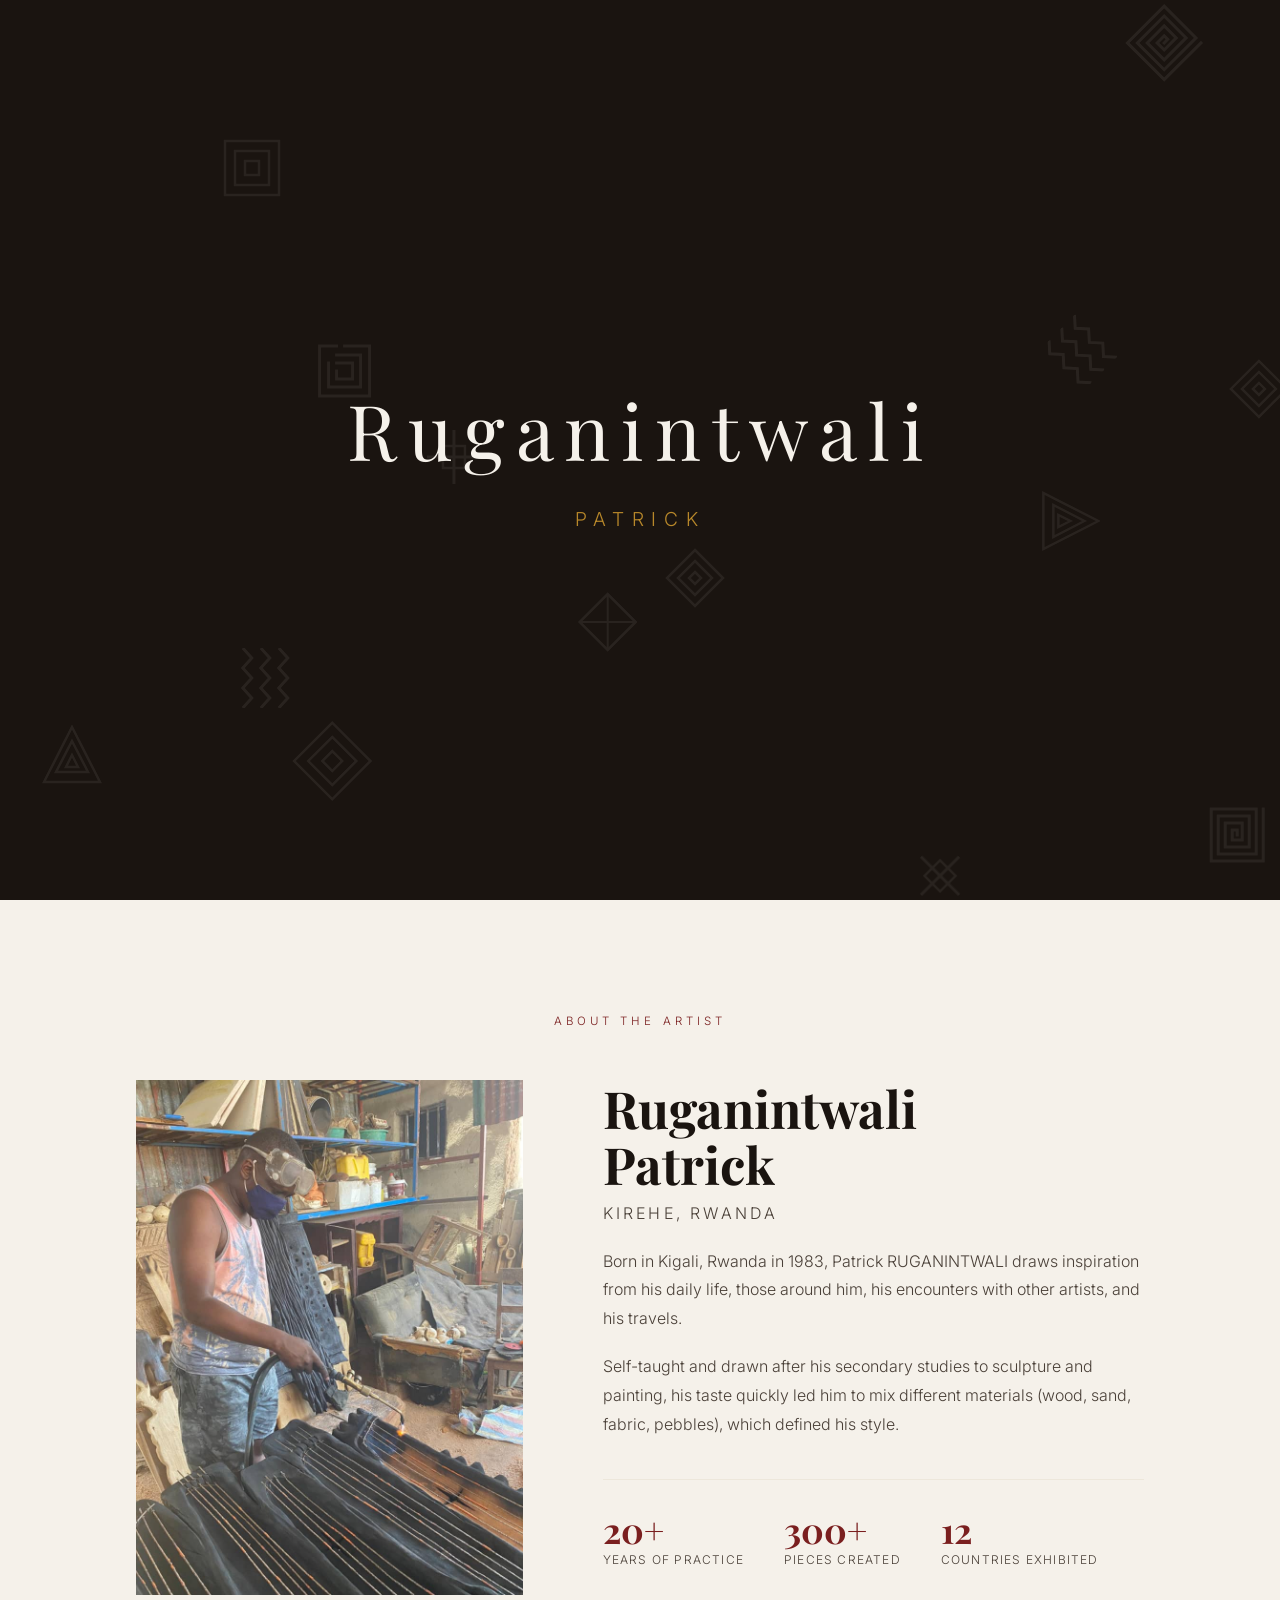
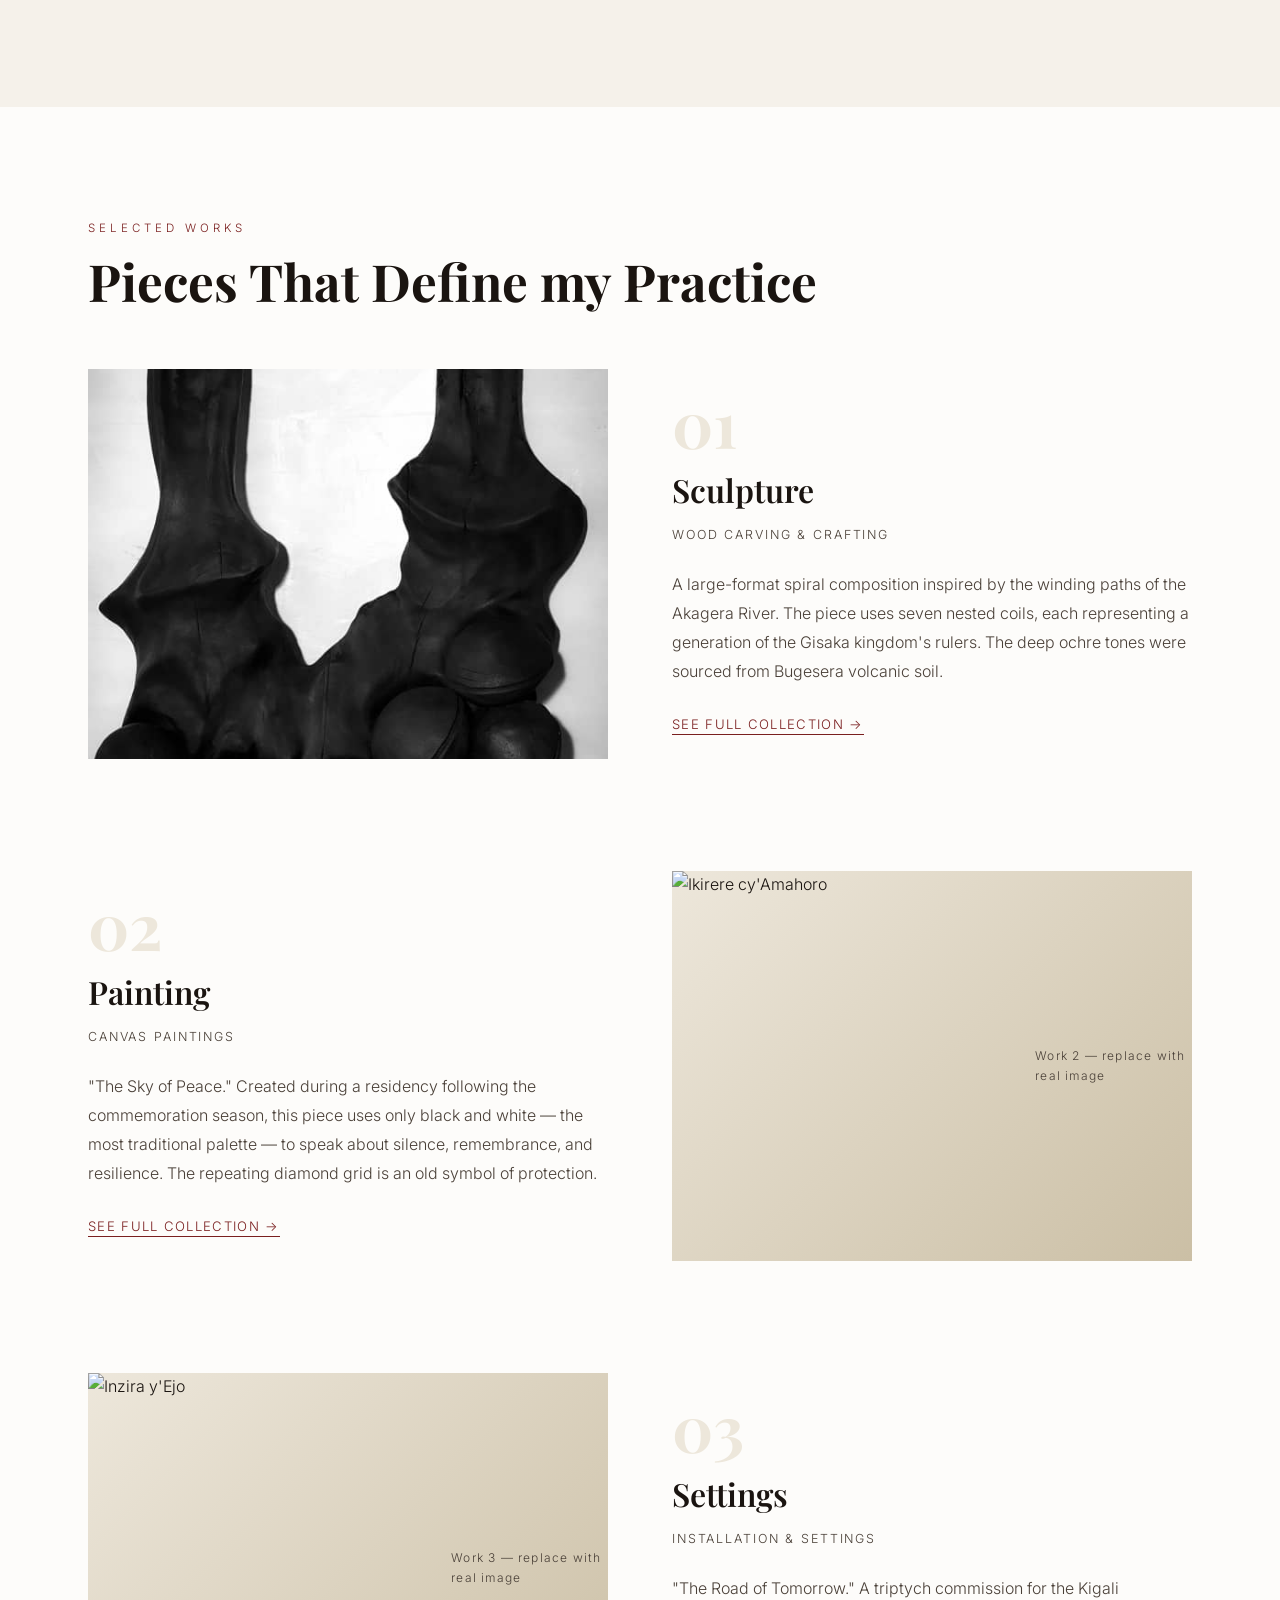
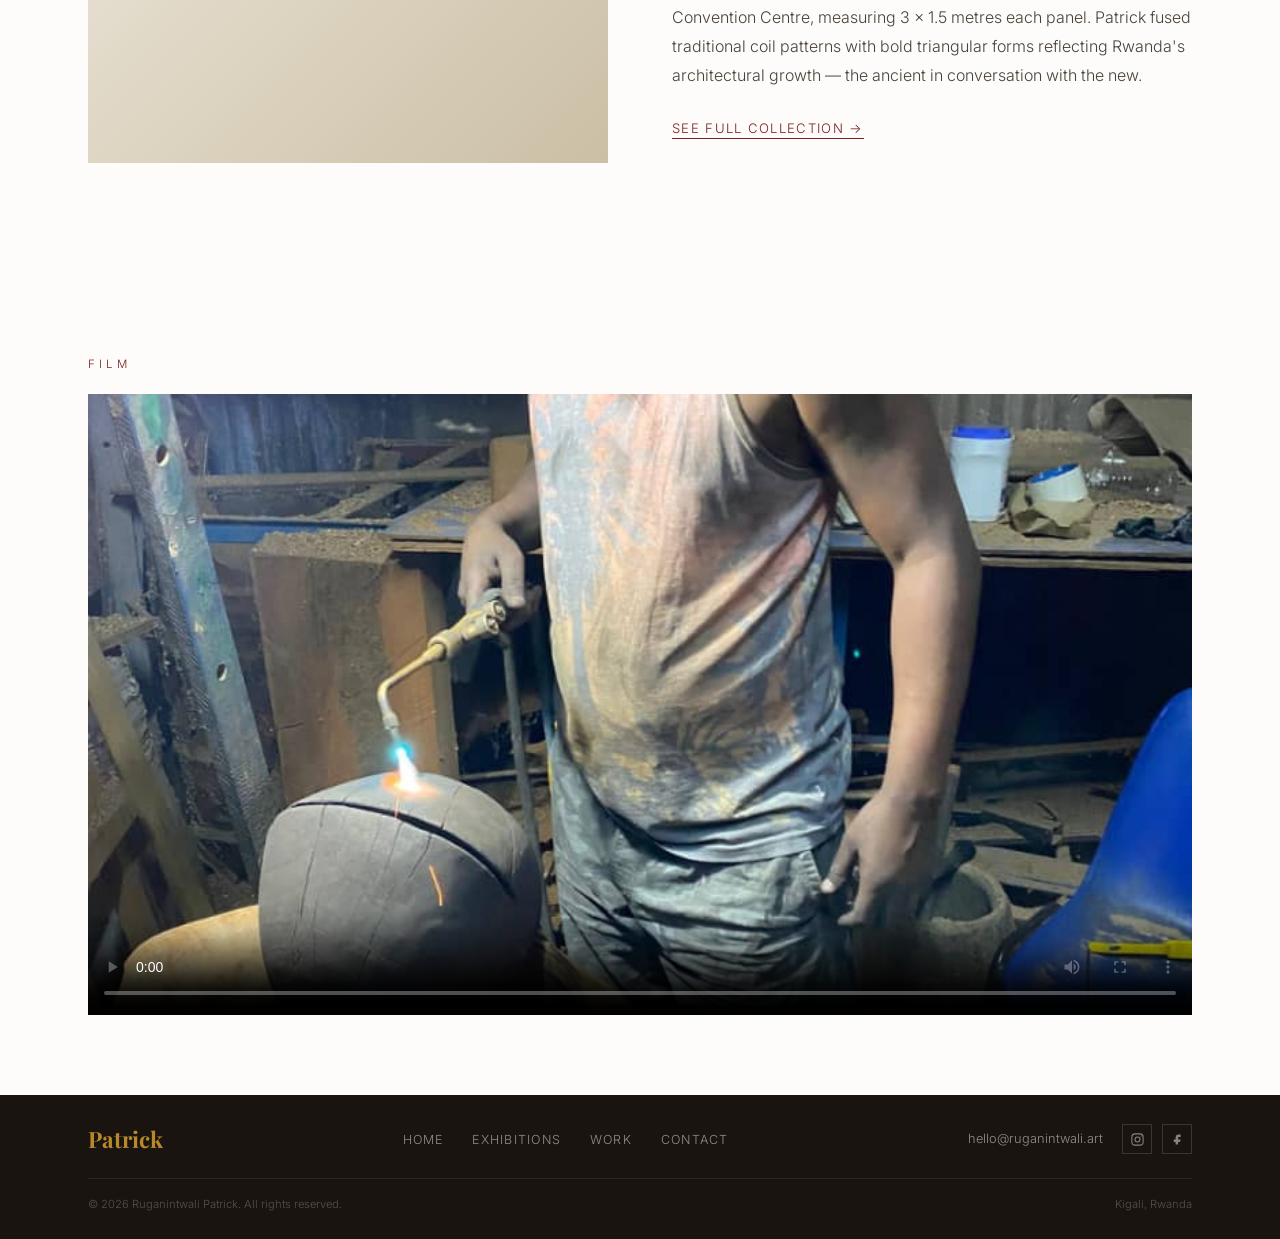
==== index.html @ 24d82792 "Update image sources, enhance video integration, and clean up unused elements in work section" ====
<!DOCTYPE html>
<html lang="en">
<head>
  <meta charset="UTF-8" />
  <meta name="viewport" content="width=device-width, initial-scale=1.0" />
  <title>Ruganintwali Patrick — Artist</title>
  <link rel="preconnect" href="https://fonts.googleapis.com" />
  <link rel="preconnect" href="https://fonts.gstatic.com" crossorigin />
  <link href="https://fonts.googleapis.com/css2?family=Playfair+Display:ital,wght@0,400;0,600;0,700;1,400&family=Inter:wght@300;400;500&display=swap" rel="stylesheet" />
  <link rel="stylesheet" href="styles.css" />
</head>
<body>

  <!-- ===================== LOADER ===================== -->
  <div id="loader">
    <div id="loader-patterns"></div>
    <div id="loader-center">
      <div id="loader-name">
        <span>R</span><span>u</span><span>g</span><span>a</span><span>n</span><span>i</span><span>n</span><span>t</span><span>w</span><span>a</span><span>l</span><span>i</span>
      </div>
      <div id="loader-sub">Patrick</div>
    </div>
  </div>

  <!-- ===================== BACKGROUND PATTERNS ===================== -->
  <div id="bg-patterns" aria-hidden="true"></div>

  <!-- ===================== CUSTOM CURSOR ===================== -->
  <div id="custom-cursor" aria-hidden="true"></div>

  <!-- ===================== NAV ===================== -->
  <nav id="navbar">
    <a href="index.html" class="nav-logo">Patrick</a>
    <ul class="nav-links">
      <li><a href="index.html" class="active">Home</a></li>
      <li><a href="exhibition.html">Exhibitions</a></li>
      <li class="nav-dropdown">
        <button class="nav-dropdown-toggle" type="button" aria-expanded="false">Work</button>
        <ul class="nav-dropdown-menu">
          <li><a href="work.html?view=sculpture">Sculpture</a></li>
          <li><a href="work.html?view=painting">Painting</a></li>
          <li><a href="work.html?view=settings">Settings</a></li>
        </ul>
      </li>
      <li><a href="contact.html">Contact</a></li>
    </ul>
    <button class="nav-burger" id="navBurger" aria-label="Toggle menu">
      <span></span><span></span><span></span>
    </button>
  </nav>

  <!-- ===================== HERO SLIDESHOW ===================== -->
  <section id="hero">
    <!-- Cursor zones (invisible overlays) -->
    <div class="cursor-zone left" id="zoneLeft"></div>
    <div class="cursor-zone right" id="zoneRight"></div>

    <div class="slides-wrapper">
      <!-- SLIDE 1 -->
      <div class="slide active">
        <div class="slide-img-wrap">
          <!-- Replace src with real photo -->
          <img src="images/patrick-1.jpg" alt="Ruganintwali Patrick"
               onerror="this.parentElement.classList.add('img-placeholder'); this.style.display='none'"/>
          <div class="img-placeholder-label">Portrait — Ruganintwali Patrick</div>
        </div>
        <div class="slide-caption">
          <p class="slide-eyebrow">Artist</p>
          <h1>Ruganintwali<br/>Patrick</h1>
          <p class="slide-tagline">Keeping Rwanda's oldest art form alive</p>
        </div>
      </div>

      <!-- SLIDE 2 -->
      <div class="slide">
        <div class="slide-img-wrap">
          <img src="images/patrick-2.jpg" alt="Patrick at work"
               onerror="this.parentElement.classList.add('img-placeholder'); this.style.display='none'"/>
          <div class="img-placeholder-label">Patrick at work</div>
        </div>
        <div class="slide-caption">
          <p class="slide-eyebrow">The Process</p>
          <h1>Art Rooted<br/>in Tradition</h1>
          <p class="slide-tagline">Cow dung, earth pigments, and ancestral patterns</p>
        </div>
      </div>

      <!-- SLIDE 3 -->
      <div class="slide">
        <div class="slide-img-wrap">
          <img src="images/patrick-3.jpg" alt="Exhibition"
               onerror="this.parentElement.classList.add('img-placeholder'); this.style.display='none'"/>
          <div class="img-placeholder-label">At an exhibition</div>
        </div>
        <div class="slide-caption">
          <p class="slide-eyebrow">Global Stage</p>
          <h1>Rwanda's Art<br/>to the World</h1>
          <p class="slide-tagline">Exhibited across Africa and beyond</p>
        </div>
      </div>
    </div>

    <!-- Slide indicators -->
    <div class="slide-dots">
      <button class="dot active" data-index="0"></button>
      <button class="dot" data-index="1"></button>
      <button class="dot" data-index="2"></button>
    </div>

    <!-- Scroll hint -->
    <div class="scroll-hint">
      <span>Scroll</span>
      <div class="scroll-line"></div>
    </div>
  </section>

  <!-- ===================== BIO ===================== -->
  <section id="bio">
    <div class="section-inner">
      <div class="bio-label">About the Artist</div>
      <div class="bio-grid">
        <div class="bio-portrait">
          <div class="bio-img-frame">
            <img src="assets/me/me 1.jpeg" alt="Ruganintwali Patrick — portrait"
                 onerror="this.parentElement.classList.add('img-placeholder')"/>
            <div class="img-placeholder-label">Bio portrait</div>
          </div>
        </div>
        <div class="bio-text">
          <h2>Ruganintwali<br/>Patrick</h2>
          <p class="bio-location">Kirehe, Rwanda</p>
          <p>
            Born in Kigali, Rwanda in 1983, Patrick RUGANINTWALI draws
            inspiration from his daily life, those around him, his encounters
            with other artists, and his travels.
          </p>
          <p>
            Self-taught and drawn after his secondary studies to sculpture and
            painting, his taste quickly led him to mix different materials
            (wood, sand, fabric, pebbles), which defined his style.
          </p>
          <div class="bio-stats">
            <div class="stat">
              <span class="stat-num">20+</span>
              <span class="stat-label">Years of practice</span>
            </div>
            <div class="stat">
              <span class="stat-num">300+</span>
              <span class="stat-label">Pieces created</span>
            </div>
            <div class="stat">
              <span class="stat-num">12</span>
              <span class="stat-label">Countries exhibited</span>
            </div>
          </div>
        </div>
      </div>
    </div>
  </section>

  <!-- ===================== SELECTED WORKS ===================== -->
  <section id="works">
    <div class="section-inner">
      <div class="section-label">Selected Works</div>
      <h2 class="section-title">Pieces That Define my Practice</h2>

      <!-- Work 1 — image left -->
      <div class="work-item" id="sculpture">
        <div class="work-img-wrap">
          <img id="home-sculpture-rotator" src="assets/sculpture/image 1.jpeg" alt="Sculpture showcase"
               onerror="this.parentElement.classList.add('img-placeholder')"/>
          <div class="img-placeholder-label">Work 1 — replace with real image</div>
        </div>
        <div class="work-desc">
          <span class="work-num">01</span>
          <h3>Sculpture</h3>
          <p class="work-year"> wood carving & crafting </p>
          <p>
            A large-format spiral composition inspired by the winding paths of
            the Akagera River. The piece uses seven nested coils, each
            representing a generation of the Gisaka kingdom's rulers. The deep
            ochre tones were sourced from Bugesera volcanic soil.
          </p>
          <a href="work.html" class="work-link">See full collection →</a>
        </div>
      </div>

      <!-- Work 2 — image right -->
      <div class="work-item reverse" id="painting">
        <div class="work-img-wrap">
          <img src="images/work-2.jpg" alt="Ikirere cy'Amahoro"
               onerror="this.parentElement.classList.add('img-placeholder')"/>
          <div class="img-placeholder-label">Work 2 — replace with real image</div>
        </div>
        <div class="work-desc">
          <span class="work-num">02</span>
          <h3>Painting</h3>
          <p class="work-year"> Canvas Paintings</p>
          <p>
            "The Sky of Peace." Created during a residency following the
            commemoration season, this piece uses only black and white — the
            most traditional palette — to speak about silence, remembrance,
            and resilience. The repeating diamond grid is an old symbol of
            protection.
          </p>
          <a href="work.html" class="work-link">See full collection →</a>
        </div>
      </div>

      <!-- Work 3 — image left -->
      <div class="work-item" id="settings">
        <div class="work-img-wrap">
          <img src="images/work-3.jpg" alt="Inzira y'Ejo"
               onerror="this.parentElement.classList.add('img-placeholder')"/>
          <div class="img-placeholder-label">Work 3 — replace with real image</div>
        </div>
        <div class="work-desc">
          <span class="work-num">03</span>
          <h3>Settings</h3>
          <p class="work-year"> Installation & settings</p>
          <p>
            "The Road of Tomorrow." A triptych commission for the Kigali
            Convention Centre, measuring 3 × 1.5 metres each panel. Patrick
            fused traditional coil patterns with bold triangular forms
            reflecting Rwanda's architectural growth — the ancient in
            conversation with the new.
          </p>
          <a href="work.html" class="work-link">See full collection →</a>
        </div>
      </div>
    </div>
  </section>

  <!-- ===================== VIDEO ===================== -->
  <section id="video-section">
    <div class="video-inner">
      <div class="section-label">Film</div>
      <div class="video-frame">
        <video controls preload="metadata" playsinline poster="assets/me/me 2.jpeg">
          <source src="assets/me/vid 1.mp4" type="video/mp4"/>
          Your browser does not support the video tag.
        </video>
      </div>
    </div>
  </section>

  <!-- ===================== FOOTER ===================== -->
  <footer id="footer">
    <div class="footer-inner">
      <div class="footer-row">
        <a href="index.html" class="footer-logo">Patrick</a>
        <nav class="footer-nav" aria-label="Footer navigation">
          <a href="index.html">Home</a>
          <a href="exhibition.html">Exhibitions</a>
          <a href="work.html">Work</a>
          <a href="contact.html">Contact</a>
        </nav>
        <div class="footer-right">
          <a href="mailto:hello@ruganintwali.art" class="footer-email">hello@ruganintwali.art</a>
          <div class="footer-socials">
            <a href="#" aria-label="Instagram">
              <svg viewBox="0 0 24 24" fill="none" stroke="currentColor" stroke-width="1.7" width="15" height="15" aria-hidden="true" focusable="false">
                <rect x="3" y="3" width="18" height="18" rx="5"/>
                <circle cx="12" cy="12" r="4"/>
                <circle cx="17.5" cy="6.5" r="1" fill="currentColor" stroke="none"/>
              </svg>
            </a>
            <a href="#" aria-label="Facebook">
              <svg viewBox="0 0 24 24" fill="currentColor" width="15" height="15" aria-hidden="true" focusable="false">
                <path d="M14 8h3V4h-3c-3.2 0-5 1.9-5 5v3H6v4h3v4h4v-4h3l1-4h-4V9c0-.8.2-1 1-1z"/>
              </svg>
            </a>
          </div>
        </div>
      </div>
      <div class="footer-bottom">
        <span>© 2026 Ruganintwali Patrick. All rights reserved.</span>
        <span>Kigali, Rwanda</span>
      </div>
    </div>
  </footer>

  <script src="script.js"></script>
</body>
</html>
---- styles.css ----
/* ============================================================
  RUGANINTWALI PATRICK — ARTIST
   styles.css
   ============================================================ */

/* ---------- Reset & Base ---------- */
*, *::before, *::after { box-sizing: border-box; margin: 0; padding: 0; }

:root {
  --cream:      #f5f1ea;
  --cream-dark: #ede7db;
  --ink:        #1a1410;
  --ink-light:  #4a4038;
  --red:        #7a1f1f;
  --red-light:  #a33030;
  --gold:       #b8882a;
  --white:      #fdfcfa;
  --font-serif: 'Playfair Display', Georgia, serif;
  --font-sans:  'Inter', system-ui, sans-serif;
  --ease:       cubic-bezier(0.25, 0.46, 0.45, 0.94);
}

html { scroll-behavior: smooth; font-size: 16px; }

body {
  background-color: var(--cream);
  color: var(--ink);
  font-family: var(--font-sans);
  font-weight: 300;
  line-height: 1.7;
  overflow-x: hidden;
}

img { display: block; width: 100%; height: 100%; object-fit: cover; }
a { color: inherit; text-decoration: none; }
ul { list-style: none; }
button { cursor: pointer; border: none; background: none; font-family: inherit; }

/* ---------- Loader ---------- */
#loader {
  position: fixed;
  inset: 0;
  background: var(--ink);
  z-index: 9999;
  display: flex;
  align-items: center;
  justify-content: center;
  overflow: hidden;
  transition: opacity 0.9s var(--ease), visibility 0.9s;
}
#loader.hidden { opacity: 0; visibility: hidden; pointer-events: none; }

#loader-patterns {
  position: absolute;
  inset: 0;
  pointer-events: none;
  opacity: 0.72;
  filter: blur(0.6px);
}
.lp-piece {
  position: absolute;
  color: var(--cream);
  opacity: 0;
  transform: scale(0) rotate(0deg);
  transition: opacity 0.7s var(--ease), transform 0.7s var(--ease);
}
.lp-piece.show {
  opacity: 0.1;
  transform: scale(1) rotate(var(--rot));
}

#loader-center {
  position: relative;
  z-index: 2;
  text-align: center;
  color: var(--cream);
}
#loader-name {
  font-family: var(--font-serif);
  font-size: clamp(2.5rem, 6vw, 5rem);
  letter-spacing: 0.12em;
  display: flex;
  gap: 0.02em;
}
#loader-name span {
  opacity: 0;
  transform: translateY(20px);
  display: inline-block;
  transition: opacity 0.55s, transform 0.55s;
}
#loader-name span.show { opacity: 1; transform: translateY(0); }
#loader-sub {
  font-family: var(--font-sans);
  font-size: clamp(0.95rem, 2vw, 1.2rem);
  letter-spacing: 0.4em;
  text-transform: uppercase;
  color: var(--gold);
  margin-top: 0.5rem;
  opacity: 0;
  transition: opacity 0.5s 0.2s;
}
#loader-sub.show { opacity: 1; }

/* ---------- Background Patterns ---------- */
#bg-patterns {
  position: fixed;
  inset: 0;
  pointer-events: none;
  z-index: 0;
  overflow: hidden;
}
.bg-piece {
  position: absolute;
  left: 0; top: 0;
  color: var(--ink);
  opacity: 0.04;
  pointer-events: none;
}

/* ---------- Custom Cursor ---------- */
#custom-cursor {
  position: fixed;
  pointer-events: none;
  z-index: 8000;
  font-family: var(--font-sans);
  font-size: 0.8rem;
  font-weight: 500;
  letter-spacing: 0.05em;
  color: var(--white);
  background: var(--ink);
  padding: 6px 14px;
  border-radius: 2px;
  opacity: 0;
  transform: translate(-50%, -50%);
  transition: opacity 0.2s;
  white-space: nowrap;
}
#custom-cursor.visible { opacity: 1; }

/* ---------- Navbar ---------- */
#navbar {
  position: fixed;
  top: 0; left: 0; right: 0;
  z-index: 1000;
  display: flex;
  align-items: center;
  justify-content: space-between;
  padding: 1.4rem 3rem;
  background: transparent;
  transition: background 0.4s, padding 0.4s, backdrop-filter 0.4s;
}
#navbar.scrolled {
  background: rgba(245, 241, 234, 0.92);
  backdrop-filter: blur(12px);
  -webkit-backdrop-filter: blur(12px);
  padding: 0.9rem 3rem;
  box-shadow: 0 1px 0 rgba(0,0,0,0.08);
}
.nav-logo {
  font-family: var(--font-serif);
  font-size: 1.5rem;
  font-weight: 700;
  letter-spacing: 0.05em;
  color: var(--ink);
}
.nav-links {
  display: flex;
  gap: 2.5rem;
}
.nav-links li { position: relative; }
.nav-links a {
  font-size: 0.85rem;
  letter-spacing: 0.12em;
  text-transform: uppercase;
  color: var(--ink-light);
  position: relative;
  padding-bottom: 3px;
  transition: color 0.2s;
}
.nav-links a::after {
  content: '';
  position: absolute;
  bottom: 0; left: 0;
  width: 0; height: 1px;
  background: var(--red);
  transition: width 0.3s var(--ease);
}
.nav-links a:hover,
.nav-links a.active { color: var(--ink); }
.nav-links a:hover::after,
.nav-links a.active::after { width: 100%; }

.nav-dropdown-toggle {
  font-size: 0.85rem;
  letter-spacing: 0.12em;
  text-transform: uppercase;
  color: var(--ink-light);
  position: relative;
  padding-bottom: 3px;
  transition: color 0.2s;
}
.nav-dropdown-toggle::after {
  content: '';
  position: absolute;
  bottom: 0;
  left: 0;
  width: 0;
  height: 1px;
  background: var(--red);
  transition: width 0.3s var(--ease);
}
.nav-dropdown-toggle:hover,
.nav-dropdown-toggle.active,
.nav-dropdown.open .nav-dropdown-toggle {
  color: var(--ink);
}
.nav-dropdown-toggle:hover::after,
.nav-dropdown-toggle.active::after,
.nav-dropdown.open .nav-dropdown-toggle::after {
  width: 100%;
}
.nav-dropdown-menu {
  position: absolute;
  top: calc(100% + 0.75rem);
  left: 0;
  min-width: 180px;
  padding: 0.5rem 0;
  background: rgba(245, 241, 234, 0.98);
  border: 1px solid var(--cream-dark);
  box-shadow: 0 10px 24px rgba(26, 20, 16, 0.12);
  opacity: 0;
  visibility: hidden;
  transform: translateY(6px);
  transition: opacity 0.2s var(--ease), transform 0.2s var(--ease), visibility 0.2s;
  z-index: 1010;
}
.nav-dropdown-menu li { width: 100%; }
.nav-dropdown-menu a {
  display: block;
  padding: 0.45rem 0.9rem;
  font-size: 0.76rem;
  letter-spacing: 0.08em;
  color: var(--ink-light);
}
.nav-dropdown-menu a::after { display: none; }
.nav-dropdown-menu a:hover {
  background: var(--cream-dark);
  color: var(--ink);
}
.nav-dropdown.open .nav-dropdown-menu {
  opacity: 1;
  visibility: visible;
  transform: translateY(0);
}

.nav-burger {
  display: none;
  flex-direction: column;
  gap: 5px;
  padding: 4px;
}
.nav-burger span {
  display: block;
  width: 24px; height: 2px;
  background: var(--ink);
  transition: transform 0.3s, opacity 0.3s;
}

/* ---------- Hero Slideshow ---------- */
#hero {
  position: relative;
  height: 100vh;
  min-height: 600px;
  overflow: hidden;
  cursor: none;
}

.cursor-zone {
  position: absolute;
  top: 0; bottom: 0;
  width: 35%;
  z-index: 10;
}
.cursor-zone.left  { left: 0; }
.cursor-zone.right { right: 0; }

.slides-wrapper {
  position: relative;
  width: 100%; height: 100%;
}

.slide {
  position: absolute;
  inset: 0;
  display: flex;
  align-items: center;
  opacity: 0;
  transition: opacity 1.6s var(--ease);
}
.slide.active { opacity: 1; z-index: 2; }
.slide.prev   { opacity: 0; z-index: 1; }

.slide-img-wrap {
  position: absolute;
  inset: 0;
  z-index: 0;
}
/* Placeholder when no image */
.slide-img-wrap.img-placeholder {
  background: linear-gradient(135deg, #2a201a 0%, #3d2e24 50%, #1a1410 100%);
}
.img-placeholder-label {
  display: none;
  position: absolute;
  bottom: 1rem; left: 1rem;
  font-size: 0.75rem;
  color: rgba(255,255,255,0.35);
  letter-spacing: 0.1em;
}
.img-placeholder .img-placeholder-label { display: block; }
.slide-img-wrap::after {
  content: '';
  position: absolute;
  inset: 0;
  background: linear-gradient(
    to right,
    rgba(26,20,16,0.7) 0%,
    rgba(26,20,16,0.3) 50%,
    rgba(26,20,16,0.15) 100%
  );
}

.slide-caption {
  position: relative;
  z-index: 3;
  padding: 0 3rem;
  max-width: 640px;
  color: var(--white);
  margin-top: 4rem;
}
.slide-eyebrow {
  font-size: 0.75rem;
  letter-spacing: 0.35em;
  text-transform: uppercase;
  color: var(--gold);
  margin-bottom: 1rem;
  opacity: 0;
  transition: opacity 1.1s 0.5s;
}
.slide.active .slide-eyebrow { opacity: 1; }

.slide-caption h1 {
  font-family: var(--font-serif);
  font-size: clamp(2.4rem, 5.5vw, 5rem);
  font-weight: 700;
  line-height: 1.1;
  margin-bottom: 1.2rem;
  opacity: 0;
  transition: opacity 1.2s 0.7s;
}
.slide.active .slide-caption h1 { opacity: 1; }

.slide-tagline {
  font-size: 1rem;
  color: rgba(255,255,255,0.75);
  opacity: 0;
  transition: opacity 1s 1s;
}
.slide.active .slide-tagline { opacity: 1; }

/* Slide dots */
.slide-dots {
  position: absolute;
  bottom: 2.5rem;
  left: 50%;
  transform: translateX(-50%);
  display: flex;
  gap: 10px;
  z-index: 10;
}
.dot {
  width: 8px; height: 8px;
  border-radius: 50%;
  background: rgba(255,255,255,0.35);
  transition: background 0.3s, transform 0.3s;
  padding: 0;
}
.dot.active {
  background: var(--white);
  transform: scale(1.3);
}

/* Scroll hint */
.scroll-hint {
  position: absolute;
  right: 3rem; bottom: 2.5rem;
  display: flex;
  flex-direction: column;
  align-items: center;
  gap: 8px;
  color: rgba(255,255,255,0.5);
  font-size: 0.65rem;
  letter-spacing: 0.2em;
  text-transform: uppercase;
  z-index: 10;
}
.scroll-line {
  width: 1px;
  height: 50px;
  background: linear-gradient(to bottom, rgba(255,255,255,0.5), transparent);
  animation: scrollPulse 2s ease-in-out infinite;
}
@keyframes scrollPulse {
  0%,100% { opacity: 0.5; transform: scaleY(1); }
  50%      { opacity: 1;   transform: scaleY(0.6); }
}

/* ---------- Section shared ---------- */
.section-inner {
  max-width: 1200px;
  margin: 0 auto;
  padding: 0 3rem;
}
.section-label {
  font-size: 0.72rem;
  letter-spacing: 0.35em;
  text-transform: uppercase;
  color: var(--red);
  margin-bottom: 0.8rem;
}
.section-title {
  font-family: var(--font-serif);
  font-size: clamp(2rem, 4vw, 3.2rem);
  font-weight: 700;
  line-height: 1.2;
  margin-bottom: 3.5rem;
  color: var(--ink);
}

/* ---------- Bio ---------- */
#bio {
  position: relative;
  z-index: 1;
  padding: 7rem 0;
}
.bio-label {
  font-size: 0.72rem;
  letter-spacing: 0.35em;
  text-transform: uppercase;
  color: var(--red);
  margin-bottom: 3rem;
  text-align: center;
}
.bio-grid {
  display: grid;
  grid-template-columns: 1fr 1.4fr;
  gap: 5rem;
  align-items: start;
  max-width: 1200px;
  margin: 0 auto;
  padding: 0 3rem;
}
.bio-img-frame {
  position: relative;
  aspect-ratio: 3/4;
  overflow: hidden;
  background: var(--cream-dark);
}
.bio-img-frame.img-placeholder {
  display: flex;
  align-items: center;
  justify-content: center;
  background: linear-gradient(135deg, var(--cream-dark) 0%, #d4c9b4 100%);
}
.bio-img-frame .img-placeholder-label { display: block; color: var(--ink-light); position: static; }
.bio-quote {
  margin-top: 1.8rem;
  font-family: var(--font-serif);
  font-style: italic;
  font-size: 1.05rem;
  color: var(--ink-light);
  line-height: 1.6;
  border-left: 2px solid var(--red);
  padding-left: 1.2rem;
}
.bio-text h2 {
  font-family: var(--font-serif);
  font-size: clamp(2.2rem, 4vw, 3.5rem);
  font-weight: 700;
  line-height: 1.1;
  margin-bottom: 0.4rem;
}
.bio-location {
  font-size: 0.8rem;
  letter-spacing: 0.2em;
  text-transform: uppercase;
  color: var(--gold);
  margin-bottom: 2rem;
}
.bio-text p {
  color: var(--ink-light);
  margin-bottom: 1.2rem;
  font-size: 1rem;
  line-height: 1.8;
}
.bio-text p strong { color: var(--ink); font-weight: 500; }
.bio-stats {
  display: flex;
  gap: 2.5rem;
  margin-top: 2.5rem;
  padding-top: 2rem;
  border-top: 1px solid var(--cream-dark);
}
.stat { display: flex; flex-direction: column; gap: 3px; }
.stat-num {
  font-family: var(--font-serif);
  font-size: 2.2rem;
  font-weight: 700;
  color: var(--red);
  line-height: 1;
}
.stat-label {
  font-size: 0.75rem;
  letter-spacing: 0.1em;
  color: var(--ink-light);
  text-transform: uppercase;
}

/* ---------- Selected Works ---------- */
#works {
  position: relative;
  z-index: 1;
  padding: 7rem 0;
  background: var(--white);
}
.work-item {
  display: grid;
  grid-template-columns: 1fr 1fr;
  gap: 4rem;
  align-items: center;
  margin-bottom: 7rem;
}
.work-item:last-child { margin-bottom: 0; }
.work-item.reverse { direction: rtl; }
.work-item.reverse > * { direction: ltr; }

.work-img-wrap {
  position: relative;
  aspect-ratio: 4/3;
  overflow: hidden;
  background: var(--cream-dark);
}
.work-img-wrap.img-placeholder {
  display: flex;
  align-items: center;
  justify-content: center;
  background: linear-gradient(135deg, var(--cream-dark), #cbbfa5);
}
.work-img-wrap .img-placeholder-label { display: block; color: var(--ink-light); position: static; }
.work-img-wrap img {
  transition: transform 0.7s var(--ease);
}
.work-item:hover .work-img-wrap img { transform: scale(1.04); }

#sculpture .work-img-wrap {
  background: #1f1813;
}

.work-desc { padding: 1rem 0; }
.work-num {
  font-family: var(--font-serif);
  font-size: 4rem;
  font-weight: 700;
  color: var(--cream-dark);
  line-height: 1;
  display: block;
  margin-bottom: 0.5rem;
}
.work-desc h3 {
  font-family: var(--font-serif);
  font-size: clamp(1.5rem, 2.5vw, 2.2rem);
  font-weight: 600;
  margin-bottom: 0.4rem;
}
.work-year {
  font-size: 0.78rem;
  letter-spacing: 0.15em;
  text-transform: uppercase;
  color: var(--gold);
  margin-bottom: 1.2rem;
}
.work-desc p {
  color: var(--ink-light);
  line-height: 1.8;
  margin-bottom: 1.5rem;
}
.work-link {
  font-size: 0.82rem;
  letter-spacing: 0.1em;
  text-transform: uppercase;
  color: var(--red);
  border-bottom: 1px solid var(--red);
  padding-bottom: 2px;
  transition: color 0.2s, border-color 0.2s;
}
.work-link:hover { color: var(--red-light); border-color: var(--red-light); }

/* ---------- Page Hero (Exhibition page) ---------- */
#page-hero {
  position: relative;
  z-index: 1;
  padding: 12rem 3rem 6rem;
  max-width: 1200px;
  margin: 0 auto;
  overflow: hidden;
}
#page-hero .slide-eyebrow { opacity: 1; transform: none; color: var(--red); }
#page-hero h1 {
  font-family: var(--font-serif);
  font-size: clamp(3rem, 6vw, 6rem);
  font-weight: 700;
  line-height: 1.05;
  margin: 0.5rem 0 1.5rem;
}
#page-hero h1 em { color: var(--red); font-style: italic; }
.page-hero-sub {
  max-width: 480px;
  color: var(--ink-light);
  font-size: 1.05rem;
}
.page-hero-pattern {
  position: absolute;
  right: -2rem; top: 4rem;
  width: 380px; height: 380px;
  opacity: 0.06;
  pointer-events: none;
}

/* ---------- Filter Bar ---------- */
#filter-bar {
  position: sticky;
  top: 64px;
  z-index: 100;
  padding: 1rem 0;
  background: var(--cream);
  border-bottom: 1px solid var(--cream-dark);
}
.filter-row {
  display: flex;
  gap: 0.5rem;
  flex-wrap: wrap;
}
.filter-btn {
  padding: 0.45rem 1.2rem;
  border: 1px solid var(--cream-dark);
  border-radius: 2px;
  font-size: 0.78rem;
  letter-spacing: 0.1em;
  text-transform: uppercase;
  color: var(--ink-light);
  background: transparent;
  transition: all 0.2s;
}
.filter-btn:hover { border-color: var(--ink); color: var(--ink); }
.filter-btn.active {
  background: var(--ink);
  border-color: var(--ink);
  color: var(--white);
}

/* ---------- Gallery Grid ---------- */
#gallery { padding: 4rem 0 7rem; position: relative; z-index: 1; }
.gallery-grid {
  display: grid;
  grid-template-columns: repeat(3, 1fr);
  gap: 1.5rem;
}
.gallery-card {
  position: relative;
  cursor: pointer;
  transition: opacity 0.4s;
}
.gallery-card.hidden { opacity: 0; pointer-events: none; height: 0; overflow: hidden; }
.gallery-card.large {
  grid-column: span 2;
}

.gallery-img {
  position: relative;
  aspect-ratio: 4/3;
  overflow: hidden;
  background: var(--cream-dark);
}
.gallery-card.large .gallery-img { aspect-ratio: 16/9; }
.gallery-img.img-placeholder {
  display: flex;
  align-items: center;
  justify-content: center;
  background: linear-gradient(135deg, var(--cream-dark), #cbbfa5);
}
.gallery-img .img-placeholder-label { display: block; color: var(--ink-light); position: static; }

.gallery-img img { transition: transform 0.6s var(--ease); }
.gallery-card:hover .gallery-img img { transform: scale(1.05); }

.gallery-overlay {
  position: absolute;
  inset: 0;
  background: rgba(26,20,16,0.6);
  display: flex;
  align-items: center;
  justify-content: center;
  opacity: 0;
  transition: opacity 0.3s;
}
.gallery-card:hover .gallery-overlay { opacity: 1; }
.gallery-overlay span {
  color: var(--white);
  font-size: 0.78rem;
  letter-spacing: 0.3em;
  text-transform: uppercase;
  border: 1px solid rgba(255,255,255,0.5);
  padding: 0.5rem 1.4rem;
}

.gallery-info {
  padding: 0.9rem 0 0.5rem;
}
.gallery-info h3 {
  font-family: var(--font-serif);
  font-size: 1.05rem;
  font-weight: 600;
  margin-bottom: 0.25rem;
}
.gallery-tag {
  font-size: 0.72rem;
  letter-spacing: 0.15em;
  text-transform: uppercase;
  color: var(--gold);
}

/* ---------- Lightbox ---------- */
.lightbox {
  position: fixed;
  inset: 0;
  z-index: 9000;
  background: rgba(10,8,6,0.95);
  display: flex;
  align-items: center;
  justify-content: center;
  opacity: 0;
  visibility: hidden;
  transition: opacity 0.4s, visibility 0.4s;
}
.lightbox.open { opacity: 1; visibility: visible; }
.lightbox-close {
  position: absolute;
  top: 1.5rem; right: 2rem;
  font-size: 2.2rem;
  color: var(--cream);
  line-height: 1;
  opacity: 0.7;
  transition: opacity 0.2s;
}
.lightbox-close:hover { opacity: 1; }
.lightbox-content {
  max-width: 85vw;
  max-height: 90vh;
  display: flex;
  flex-direction: column;
  align-items: center;
  gap: 1.2rem;
}
.lightbox-content img {
  max-width: 100%;
  max-height: 75vh;
  object-fit: contain;
  width: auto; height: auto;
}
.lightbox-caption { text-align: center; color: var(--cream); }
.lightbox-caption h3 {
  font-family: var(--font-serif);
  font-size: 1.3rem;
  margin-bottom: 0.3rem;
}
.lightbox-caption p {
  font-size: 0.8rem;
  letter-spacing: 0.15em;
  text-transform: uppercase;
  color: var(--gold);
}

/* ---------- Exhibition Timeline ---------- */
#timeline {
  padding: 7rem 0;
  background: var(--white);
  position: relative;
  z-index: 1;
}
.timeline {
  position: relative;
  padding-left: 2rem;
}
.timeline::before {
  content: '';
  position: absolute;
  left: 0; top: 0; bottom: 0;
  width: 1px;
  background: var(--cream-dark);
}
.timeline-item {
  display: grid;
  grid-template-columns: 90px 1fr;
  gap: 2rem;
  padding-bottom: 3rem;
  position: relative;
}
.timeline-item::before {
  content: '';
  position: absolute;
  left: -2rem;
  top: 6px;
  width: 9px; height: 9px;
  border-radius: 50%;
  background: var(--red);
  border: 2px solid var(--white);
  box-shadow: 0 0 0 2px var(--red);
}
.timeline-year {
  font-family: var(--font-serif);
  font-size: 1.5rem;
  font-weight: 700;
  color: var(--red);
  padding-top: 0;
  line-height: 1.2;
}
.timeline-body h4 {
  font-family: var(--font-serif);
  font-size: 1.15rem;
  font-weight: 600;
  margin-bottom: 0.2rem;
}
.timeline-body p {
  color: var(--ink-light);
  font-size: 0.9rem;
  line-height: 1.7;
  margin-bottom: 0.3rem;
}
.timeline-body em { color: var(--ink); font-style: italic; }

/* ---------- Commission CTA ---------- */
#commission-cta {
  position: relative;
  z-index: 1;
  padding: 7rem 0;
  overflow: hidden;
}
.cta-inner {
  max-width: 1200px;
  margin: 0 auto;
  padding: 5rem 3rem;
  background: var(--ink);
  position: relative;
  overflow: hidden;
}
.cta-pattern {
  position: absolute;
  right: -3rem; top: -3rem;
  width: 400px; height: 400px;
  opacity: 0.08;
  pointer-events: none;
  color: var(--cream);
}
.cta-text {
  position: relative;
  z-index: 1;
  max-width: 560px;
  color: var(--cream);
}
.cta-text h2 {
  font-family: var(--font-serif);
  font-size: clamp(2rem, 4vw, 3rem);
  font-weight: 700;
  margin-bottom: 1.2rem;
}
.cta-text p {
  color: rgba(245,241,234,0.75);
  line-height: 1.8;
  margin-bottom: 2rem;
}
.cta-btn {
  display: inline-block;
  padding: 0.85rem 2.5rem;
  background: var(--red);
  color: var(--white);
  font-size: 0.82rem;
  letter-spacing: 0.15em;
  text-transform: uppercase;
  transition: background 0.2s;
}
.cta-btn:hover { background: var(--red-light); }

/* ---------- Footer ---------- */
/* ---------- Video Section ---------- */
#video-section {
  position: relative;
  z-index: 1;
  padding: 5rem 0;
  background: var(--white);
}
.video-inner {
  max-width: 1200px;
  margin: 0 auto;
  padding: 0 3rem;
}
.video-frame {
  position: relative;
  width: 100%;
  aspect-ratio: 16 / 9;
  background: var(--ink);
  overflow: hidden;
  margin-top: 1.2rem;
}
/* When you add a real <video> or <iframe>, it fills this frame */
.video-frame video,
.video-frame iframe {
  position: absolute;
  inset: 0;
  width: 100%;
  height: 100%;
  border: none;
  object-fit: cover;
}
.video-placeholder-content {
  position: absolute;
  inset: 0;
  display: flex;
  flex-direction: column;
  align-items: center;
  justify-content: center;
  gap: 1rem;
  background: linear-gradient(135deg, #1c1410 0%, #2e2018 50%, #1a1410 100%);
  /* Subtle texture overlay */
  background-size: cover;
}
.video-play-btn {
  width: 68px; height: 68px;
  border-radius: 50%;
  border: 2px solid rgba(245,241,234,0.25);
  display: flex;
  align-items: center;
  justify-content: center;
  color: rgba(245,241,234,0.6);
  transition: border-color 0.3s, color 0.3s, transform 0.3s;
}
.video-play-btn:hover {
  border-color: var(--gold);
  color: var(--gold);
  transform: scale(1.08);
}
.video-label-text {
  font-family: var(--font-serif);
  font-size: 1.1rem;
  color: rgba(245,241,234,0.7);
  letter-spacing: 0.05em;
}
.video-hint {
  font-size: 0.72rem;
  letter-spacing: 0.2em;
  text-transform: uppercase;
  color: rgba(245,241,234,0.25);
}

/* ---------- Footer (compact) ---------- */
#footer {
  position: relative;
  z-index: 1;
  background: var(--ink);
  color: var(--cream);
  padding: 1.6rem 0;
}
.footer-inner {
  max-width: 1200px;
  margin: 0 auto;
  padding: 0 3rem;
}
.footer-row {
  display: flex;
  align-items: center;
  justify-content: space-between;
  gap: 1.5rem;
  padding-bottom: 1.2rem;
  border-bottom: 1px solid rgba(245,241,234,0.08);
  margin-bottom: 1rem;
  flex-wrap: wrap;
}
.footer-logo {
  font-family: var(--font-serif);
  font-size: 1.4rem;
  font-weight: 700;
  color: var(--gold);
  text-decoration: none;
  flex-shrink: 0;
}
.footer-nav {
  display: flex;
  gap: 1.8rem;
  flex-wrap: wrap;
}
.footer-nav a {
  font-size: 0.78rem;
  letter-spacing: 0.1em;
  text-transform: uppercase;
  color: rgba(245,241,234,0.55);
  transition: color 0.2s;
}
.footer-nav a:hover { color: var(--cream); }
.footer-right {
  display: flex;
  align-items: center;
  gap: 1.2rem;
  flex-wrap: wrap;
}
.footer-email {
  font-size: 0.8rem;
  color: rgba(245,241,234,0.55);
  transition: color 0.2s;
}
.footer-email:hover { color: var(--gold); }
.footer-socials {
  display: flex;
  gap: 0.6rem;
}
.footer-socials a {
  display: inline-flex;
  align-items: center;
  justify-content: center;
  width: 30px; height: 30px;
  border: 1px solid rgba(245,241,234,0.15);
  font-size: 0.65rem;
  letter-spacing: 0.05em;
  color: rgba(245,241,234,0.5);
  transition: border-color 0.2s, color 0.2s;
}
.footer-socials a:hover { border-color: var(--gold); color: var(--gold); }
.footer-socials a svg {
  width: 15px;
  height: 15px;
  display: block;
}
.footer-bottom {
  display: flex;
  justify-content: space-between;
  font-size: 0.7rem;
  color: rgba(245,241,234,0.28);
}

/* ---------- Scroll Reveal ---------- */
.reveal {
  opacity: 0;
  transform: translateY(30px);
  transition: opacity 0.7s var(--ease), transform 0.7s var(--ease);
}
.reveal.visible { opacity: 1; transform: none; }

/* =====================================================
   WORK PAGE
   ===================================================== */

#work-catalogue { padding: 4rem 0 7rem; position: relative; z-index: 1; }

.work-grid {
  display: grid;
  grid-template-columns: repeat(3, 1fr);
  gap: 2rem;
}

.wcard {
  cursor: pointer;
  display: flex;
  flex-direction: column;
  transition: transform 0.3s var(--ease);
}
.wcard:hover { transform: translateY(-4px); }

.wcard-img {
  position: relative;
  aspect-ratio: 1 / 1;
  overflow: hidden;
  background: var(--cream-dark);
}
.wcard-img.img-placeholder {
  display: flex;
  align-items: center;
  justify-content: center;
  background: linear-gradient(135deg, var(--cream-dark), #c8bb9f);
}
.wcard-img .img-placeholder-label { display: block; color: var(--ink-light); position: static; font-size: 0.8rem; text-align: center; padding: 1rem; }
.wcard-img img { transition: transform 0.6s var(--ease); }
.wcard:hover .wcard-img img { transform: scale(1.05); }

.wcard-overlay {
  position: absolute;
  inset: 0;
  background: rgba(26,20,16,0.55);
  display: flex;
  align-items: center;
  justify-content: center;
  opacity: 0;
  transition: opacity 0.3s;
}
.wcard:hover .wcard-overlay { opacity: 1; }
.wcard-overlay span {
  color: var(--white);
  font-size: 0.75rem;
  letter-spacing: 0.3em;
  text-transform: uppercase;
  border: 1px solid rgba(255,255,255,0.55);
  padding: 0.5rem 1.4rem;
}

.wcard-info {
  padding: 1rem 0 0.5rem;
  flex: 1;
  display: flex;
  flex-direction: column;
  gap: 0.3rem;
}
.wcard-info h3 {
  font-family: var(--font-serif);
  font-size: 1.05rem;
  font-weight: 600;
  line-height: 1.3;
}
.wcard-meta {
  font-size: 0.72rem;
  letter-spacing: 0.1em;
  text-transform: uppercase;
  color: var(--gold);
}
.wcard-excerpt {
  font-size: 0.85rem;
  color: var(--ink-light);
  line-height: 1.6;
  flex: 1;
}
.wcard-price {
  font-family: var(--font-serif);
  font-size: 1.1rem;
  font-weight: 600;
  color: var(--red);
  margin-top: 0.4rem;
}
.wcard-price.sold-label { color: var(--ink-light); font-size: 0.85rem; font-family: var(--font-sans); font-weight: 400; }

/* ---------- Piece Modal ---------- */
.piece-modal {
  position: fixed;
  inset: 0;
  z-index: 9500;
  display: flex;
  align-items: center;
  justify-content: center;
  opacity: 0;
  visibility: hidden;
  transition: opacity 0.35s var(--ease), visibility 0.35s;
}
.piece-modal.open { opacity: 1; visibility: visible; }

.modal-backdrop {
  position: absolute;
  inset: 0;
  background: rgba(10,8,6,0.88);
  cursor: pointer;
}

.modal-panel {
  position: relative;
  z-index: 1;
  background: var(--white);
  width: min(960px, 92vw);
  max-height: 90vh;
  overflow-y: auto;
  display: flex;
  flex-direction: column;
  transform: translateY(24px);
  transition: transform 0.35s var(--ease);
}
.piece-modal.open .modal-panel { transform: translateY(0); }

.modal-close {
  position: absolute;
  top: 1rem; right: 1.2rem;
  font-size: 1.8rem;
  color: var(--ink-light);
  z-index: 2;
  line-height: 1;
  transition: color 0.2s;
}
.modal-close:hover { color: var(--ink); }

.modal-body {
  display: grid;
  grid-template-columns: 1fr 1fr;
  min-height: 500px;
}

.modal-img-side {
  position: relative;
  background: var(--cream-dark);
  overflow: hidden;
  min-height: 380px;
}
.modal-img-side img {
  width: 100%; height: 100%;
  object-fit: cover;
}
.modal-img-side.img-placeholder {
  display: flex;
  align-items: center;
  justify-content: center;
  background: linear-gradient(135deg, var(--cream-dark), #bfb09a);
}
.modal-img-placeholder {
  position: absolute;
  inset: 0;
  display: flex;
  align-items: center;
  justify-content: center;
  font-size: 0.75rem;
  color: var(--ink-light);
  letter-spacing: 0.1em;
}

.modal-info-side {
  padding: 2.8rem 2.2rem 2.2rem;
  display: flex;
  flex-direction: column;
  gap: 0.6rem;
}
.modal-info-side .slide-eyebrow { opacity: 1; transform: none; color: var(--gold); }
.modal-info-side h2 {
  font-family: var(--font-serif);
  font-size: clamp(1.4rem, 2.5vw, 2rem);
  font-weight: 700;
  line-height: 1.2;
  margin-bottom: 0.2rem;
}
.modal-dims {
  font-size: 0.75rem;
  letter-spacing: 0.1em;
  text-transform: uppercase;
  color: var(--ink-light);
}
.modal-desc {
  font-size: 0.92rem;
  color: var(--ink-light);
  line-height: 1.8;
  flex: 1;
  margin-top: 0.5rem;
}
.modal-footer {
  margin-top: auto;
  padding-top: 1.5rem;
  border-top: 1px solid var(--cream-dark);
  display: flex;
  align-items: center;
  justify-content: space-between;
  gap: 1rem;
  flex-wrap: wrap;
}
.modal-price-wrap { display: flex; flex-direction: column; gap: 2px; }
.modal-price-label { font-size: 0.65rem; letter-spacing: 0.2em; text-transform: uppercase; color: var(--ink-light); }
.modal-price {
  font-family: var(--font-serif);
  font-size: 1.5rem;
  font-weight: 700;
  color: var(--red);
}
.modal-price.sold { color: var(--ink-light); font-size: 1rem; font-family: var(--font-sans); }
.modal-actions { display: flex; gap: 0.7rem; flex-wrap: wrap; }
.modal-buy-btn {
  padding: 0.75rem 1.8rem;
  background: var(--red);
  color: var(--white);
  font-size: 0.8rem;
  letter-spacing: 0.12em;
  text-transform: uppercase;
  border: 1px solid var(--red);
  cursor: pointer;
  transition: background 0.2s;
  font-family: var(--font-sans);
}
.modal-buy-btn:hover { background: var(--red-light); border-color: var(--red-light); }
.modal-inquire-btn {
  padding: 0.75rem 1.8rem;
  background: transparent;
  color: var(--ink);
  font-size: 0.8rem;
  letter-spacing: 0.12em;
  text-transform: uppercase;
  border: 1px solid var(--ink);
  cursor: pointer;
  transition: background 0.2s, color 0.2s;
  font-family: var(--font-sans);
}
.modal-inquire-btn:hover { background: var(--ink); color: var(--white); }
.modal-sold-note {
  font-size: 0.8rem;
  color: var(--ink-light);
  font-style: italic;
}

/* =====================================================
   EXHIBITION PAGE — Show Cards
   ===================================================== */

#featured-shows { padding: 5rem 0; position: relative; z-index: 1; }

.show-cards {
  display: grid;
  grid-template-columns: repeat(3, 1fr);
  gap: 2rem;
}
.show-card { display: flex; flex-direction: column; background: var(--white); }
.show-img {
  aspect-ratio: 4/3;
  overflow: hidden;
  background: var(--cream-dark);
  position: relative;
}
.show-img.img-placeholder {
  display: flex;
  align-items: center;
  justify-content: center;
  background: linear-gradient(135deg, var(--cream-dark), #c2b49a);
}
.show-img .img-placeholder-label { display: block; color: var(--ink-light); position: static; }
.show-img img { transition: transform 0.6s var(--ease); }
.show-card:hover .show-img img { transform: scale(1.04); }
.show-card-body { padding: 1.4rem 1.4rem 1.8rem; flex: 1; }
.show-year {
  font-size: 0.7rem;
  letter-spacing: 0.25em;
  text-transform: uppercase;
  color: var(--red);
  display: block;
  margin-bottom: 0.5rem;
}
.show-card-body h3 {
  font-family: var(--font-serif);
  font-size: 1.15rem;
  font-weight: 600;
  margin-bottom: 0.3rem;
  line-height: 1.3;
}
.show-venue {
  font-size: 0.75rem;
  letter-spacing: 0.1em;
  text-transform: uppercase;
  color: var(--gold);
  margin-bottom: 0.8rem;
}
.show-card-body p { font-size: 0.88rem; color: var(--ink-light); line-height: 1.7; }

.cta-btn.outline {
  background: transparent;
  border: 1px solid rgba(245,241,234,0.4);
  color: var(--cream);
}
.cta-btn.outline:hover { background: rgba(245,241,234,0.1); }
.cta-btn-group { display: flex; gap: 1rem; flex-wrap: wrap; }

/* =====================================================
   CONTACT PAGE
   ===================================================== */

#contact-section {
  position: relative;
  z-index: 1;
  min-height: 100vh;
  padding: 8rem 0 5rem;
}

.contact-grid {
  max-width: 1200px;
  margin: 0 auto;
  padding: 0 3rem;
  display: grid;
  grid-template-columns: 1fr 1.3fr;
  gap: 6rem;
  align-items: start;
}

.contact-info h1 {
  font-family: var(--font-serif);
  font-size: clamp(3rem, 5vw, 5rem);
  font-weight: 700;
  line-height: 1.05;
  margin: 0.5rem 0 1.4rem;
}
.contact-info h1 em { color: var(--red); font-style: italic; }
.contact-info .slide-eyebrow { opacity: 1; transform: none; color: var(--red); }
.contact-intro {
  font-size: 1rem;
  color: var(--ink-light);
  line-height: 1.8;
  max-width: 380px;
  margin-bottom: 2.5rem;
}

.contact-details { display: flex; flex-direction: column; gap: 1.2rem; margin-bottom: 2.5rem; }
.contact-detail-item { display: flex; flex-direction: column; gap: 2px; }
.detail-label {
  font-size: 0.65rem;
  letter-spacing: 0.25em;
  text-transform: uppercase;
  color: var(--gold);
}
.contact-detail-item a,
.contact-detail-item span {
  font-size: 0.95rem;
  color: var(--ink-light);
}
.contact-detail-item a { transition: color 0.2s; }
.contact-detail-item a:hover { color: var(--red); }

.contact-socials { display: flex; gap: 1.2rem; margin-bottom: 3rem; }
.social-link {
  display: inline-flex;
  align-items: center;
  gap: 0.5rem;
  font-size: 0.8rem;
  letter-spacing: 0.1em;
  color: var(--ink-light);
  text-transform: uppercase;
  transition: color 0.2s;
}
.social-link:hover { color: var(--red); }

.contact-deco {
  width: 120px; height: 120px;
  opacity: 0.08;
  color: var(--ink);
}

/* Form */
.contact-form-wrap { padding-top: 1rem; }

.form-group {
  display: flex;
  flex-direction: column;
  gap: 0.4rem;
  margin-bottom: 1.4rem;
}
.form-row.two-col {
  display: grid;
  grid-template-columns: 1fr 1fr;
  gap: 1.2rem;
  margin-bottom: 0;
}
.form-row.two-col .form-group { margin-bottom: 1.4rem; }

label {
  font-size: 0.75rem;
  letter-spacing: 0.1em;
  text-transform: uppercase;
  color: var(--ink);
}
.req { color: var(--red); }

input[type="text"],
input[type="email"],
select,
textarea {
  width: 100%;
  padding: 0.85rem 1rem;
  border: 1px solid var(--cream-dark);
  background: var(--white);
  color: var(--ink);
  font-family: var(--font-sans);
  font-size: 0.95rem;
  border-radius: 0;
  outline: none;
  transition: border-color 0.2s;
  appearance: none;
  -webkit-appearance: none;
}
input:focus, select:focus, textarea:focus { border-color: var(--ink); }
input.error, select.error, textarea.error { border-color: var(--red); }
textarea { resize: vertical; min-height: 140px; }

.select-wrap { position: relative; }
.select-wrap select { padding-right: 2.5rem; cursor: pointer; }
.select-arrow {
  position: absolute;
  right: 1rem; top: 50%;
  transform: translateY(-50%);
  pointer-events: none;
  color: var(--ink-light);
  font-size: 0.75rem;
}

.form-err {
  font-size: 0.72rem;
  color: var(--red);
  display: none;
}
.form-err.show { display: block; }

.checkbox-group { flex-direction: row; align-items: center; margin-bottom: 1.8rem; }
.checkbox-label {
  display: flex;
  align-items: center;
  gap: 0.7rem;
  cursor: pointer;
  font-size: 0.85rem;
  text-transform: none;
  letter-spacing: 0;
  color: var(--ink-light);
}
.checkbox-label input[type="checkbox"] { display: none; }
.checkbox-box {
  width: 18px; height: 18px;
  border: 1px solid var(--cream-dark);
  background: var(--white);
  display: inline-flex;
  align-items: center;
  justify-content: center;
  flex-shrink: 0;
  transition: border-color 0.2s, background 0.2s;
}
.checkbox-label input:checked + .checkbox-box {
  background: var(--ink);
  border-color: var(--ink);
}
.checkbox-label input:checked + .checkbox-box::after {
  content: '✓';
  color: var(--white);
  font-size: 11px;
  line-height: 1;
}

.form-submit {
  display: inline-flex;
  align-items: center;
  gap: 0.8rem;
  padding: 0.95rem 2.5rem;
  background: var(--ink);
  color: var(--white);
  font-size: 0.82rem;
  letter-spacing: 0.15em;
  text-transform: uppercase;
  font-family: var(--font-sans);
  border: none;
  cursor: pointer;
  transition: background 0.2s;
  width: 100%;
  justify-content: center;
}
.form-submit:hover { background: var(--red); }
.submit-arrow { transition: transform 0.2s; }
.form-submit:hover .submit-arrow { transform: translateX(4px); }

.form-note {
  margin-top: 1rem;
  font-size: 0.75rem;
  color: var(--ink-light);
  line-height: 1.6;
  text-align: center;
}

.form-success {
  display: none;
  flex-direction: column;
  align-items: center;
  text-align: center;
  padding: 4rem 2rem;
  gap: 1rem;
}
.form-success[aria-hidden="false"] { display: flex; }
.success-icon {
  width: 60px; height: 60px;
  border-radius: 50%;
  background: var(--red);
  color: var(--white);
  font-size: 1.5rem;
  display: flex;
  align-items: center;
  justify-content: center;
}
.form-success h3 {
  font-family: var(--font-serif);
  font-size: 1.4rem;
}
.form-success p { color: var(--ink-light); font-size: 0.9rem; }
.form-reset {
  margin-top: 1rem;
  font-size: 0.75rem;
  letter-spacing: 0.15em;
  text-transform: uppercase;
  color: var(--red);
  border-bottom: 1px solid var(--red);
  padding-bottom: 2px;
  cursor: pointer;
  font-family: var(--font-sans);
  background: none;
  border-top: none;
  border-left: none;
  border-right: none;
}

/* ---------- Responsive ---------- */
@media (max-width: 900px) {
  #navbar { padding: 1.2rem 1.5rem; }
  #navbar.scrolled { padding: 0.8rem 1.5rem; }
  .nav-links { display: none; flex-direction: column; position: absolute; top: 100%; left: 0; right: 0; background: var(--cream); padding: 1.5rem; gap: 1.2rem; border-bottom: 1px solid var(--cream-dark); }
  .nav-links.open { display: flex; }
  .nav-links li { width: 100%; }
  .nav-dropdown-toggle { width: 100%; text-align: left; }
  .nav-dropdown-menu {
    position: static;
    min-width: 0;
    margin-top: 0.6rem;
    border: 1px solid var(--cream-dark);
    box-shadow: none;
    background: var(--white);
    opacity: 1;
    visibility: visible;
    transform: none;
    display: none;
  }
  .nav-dropdown.open .nav-dropdown-menu { display: block; }
  .nav-burger { display: flex; }
  .bio-grid { grid-template-columns: 1fr; gap: 3rem; }
  .work-item { grid-template-columns: 1fr; gap: 2rem; }
  .work-item.reverse { direction: ltr; }
  .footer-row { flex-direction: column; align-items: flex-start; gap: 1rem; }
  .footer-bottom { flex-direction: column; gap: 0.3rem; }
  .video-inner { padding: 0 1.5rem; }
  .section-inner { padding: 0 1.5rem; }
  .bio-grid { padding: 0 1.5rem; }
  #page-hero { padding: 10rem 1.5rem 4rem; }
  .cta-inner { padding: 3rem 1.5rem; }
  .footer-inner { padding: 0 1.5rem; }
  .filter-row .filter-btn { padding: 0.4rem 0.9rem; }
  /* Work page */
  .work-grid { grid-template-columns: repeat(2, 1fr); gap: 1.4rem; }
  /* Exhibition */
  .show-cards { grid-template-columns: 1fr; }
  /* Contact */
  .contact-grid { grid-template-columns: 1fr; gap: 3rem; padding: 0 1.5rem; }
  .form-row.two-col { grid-template-columns: 1fr; }
  /* Modal */
  .modal-body { grid-template-columns: 1fr; }
  .modal-img-side { min-height: 260px; }
  .modal-info-side { padding: 1.8rem 1.4rem; }
}
@media (max-width: 600px) {
  .slide-caption { padding: 0 1.5rem; }
  .bio-stats { gap: 1.5rem; flex-wrap: wrap; }
  .timeline-item { grid-template-columns: 60px 1fr; gap: 1rem; }
  .scroll-hint { display: none; }
  .work-grid { grid-template-columns: 1fr; }
  .cta-btn-group { flex-direction: column; }
  #contact-section { padding: 6rem 0 3rem; }
  .modal-panel { width: 96vw; }
}
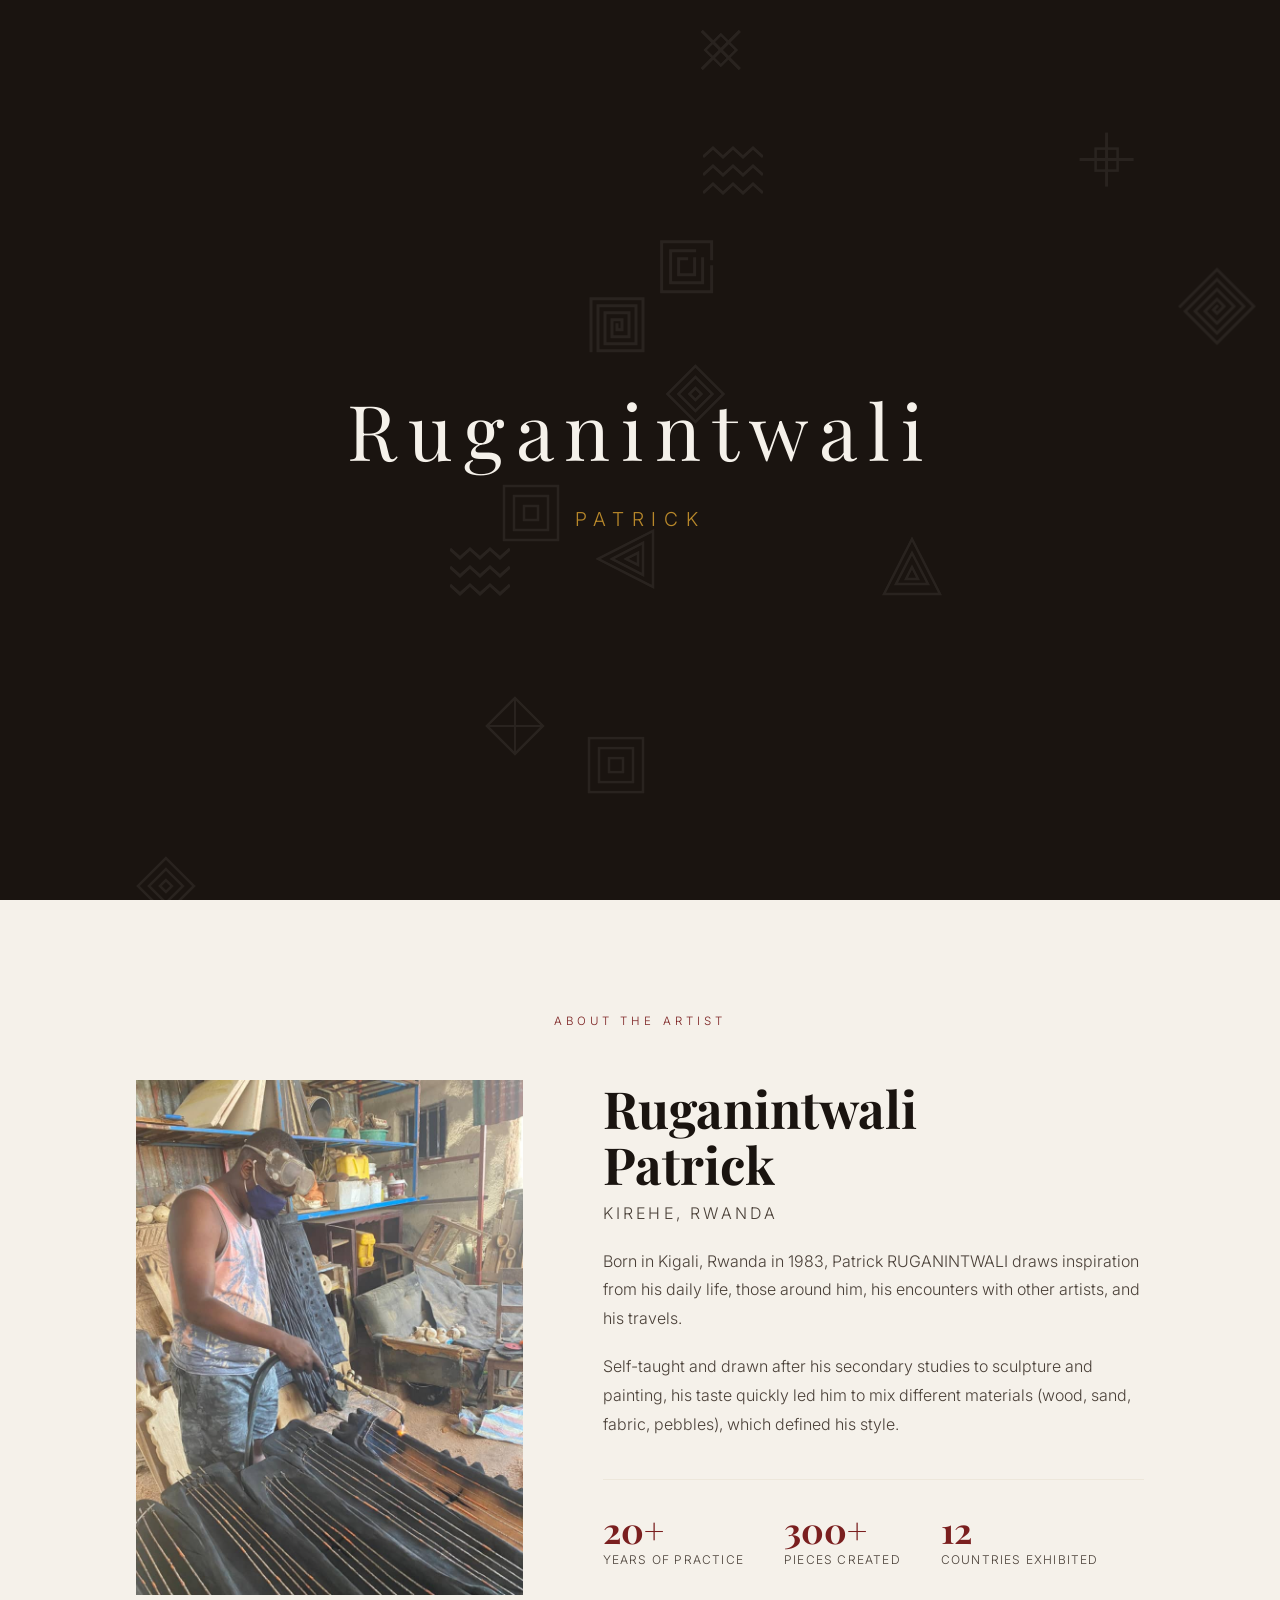
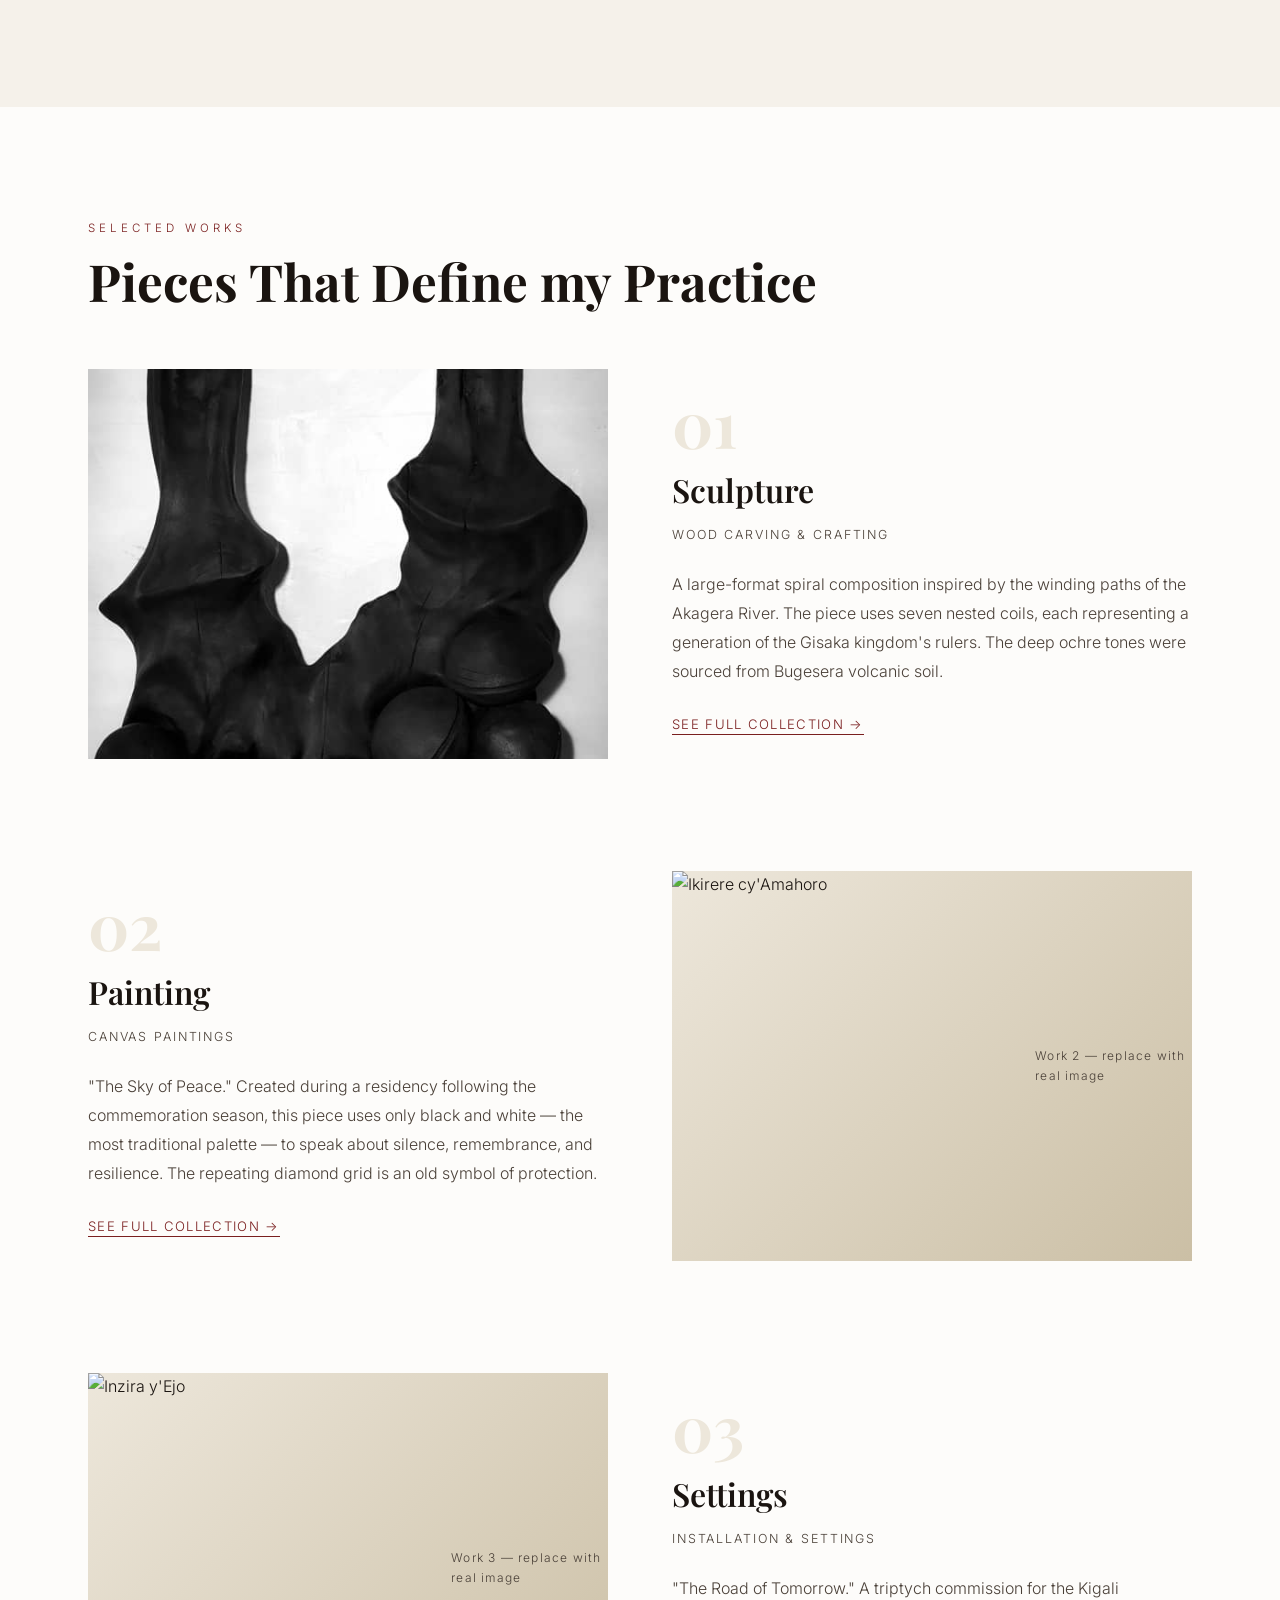
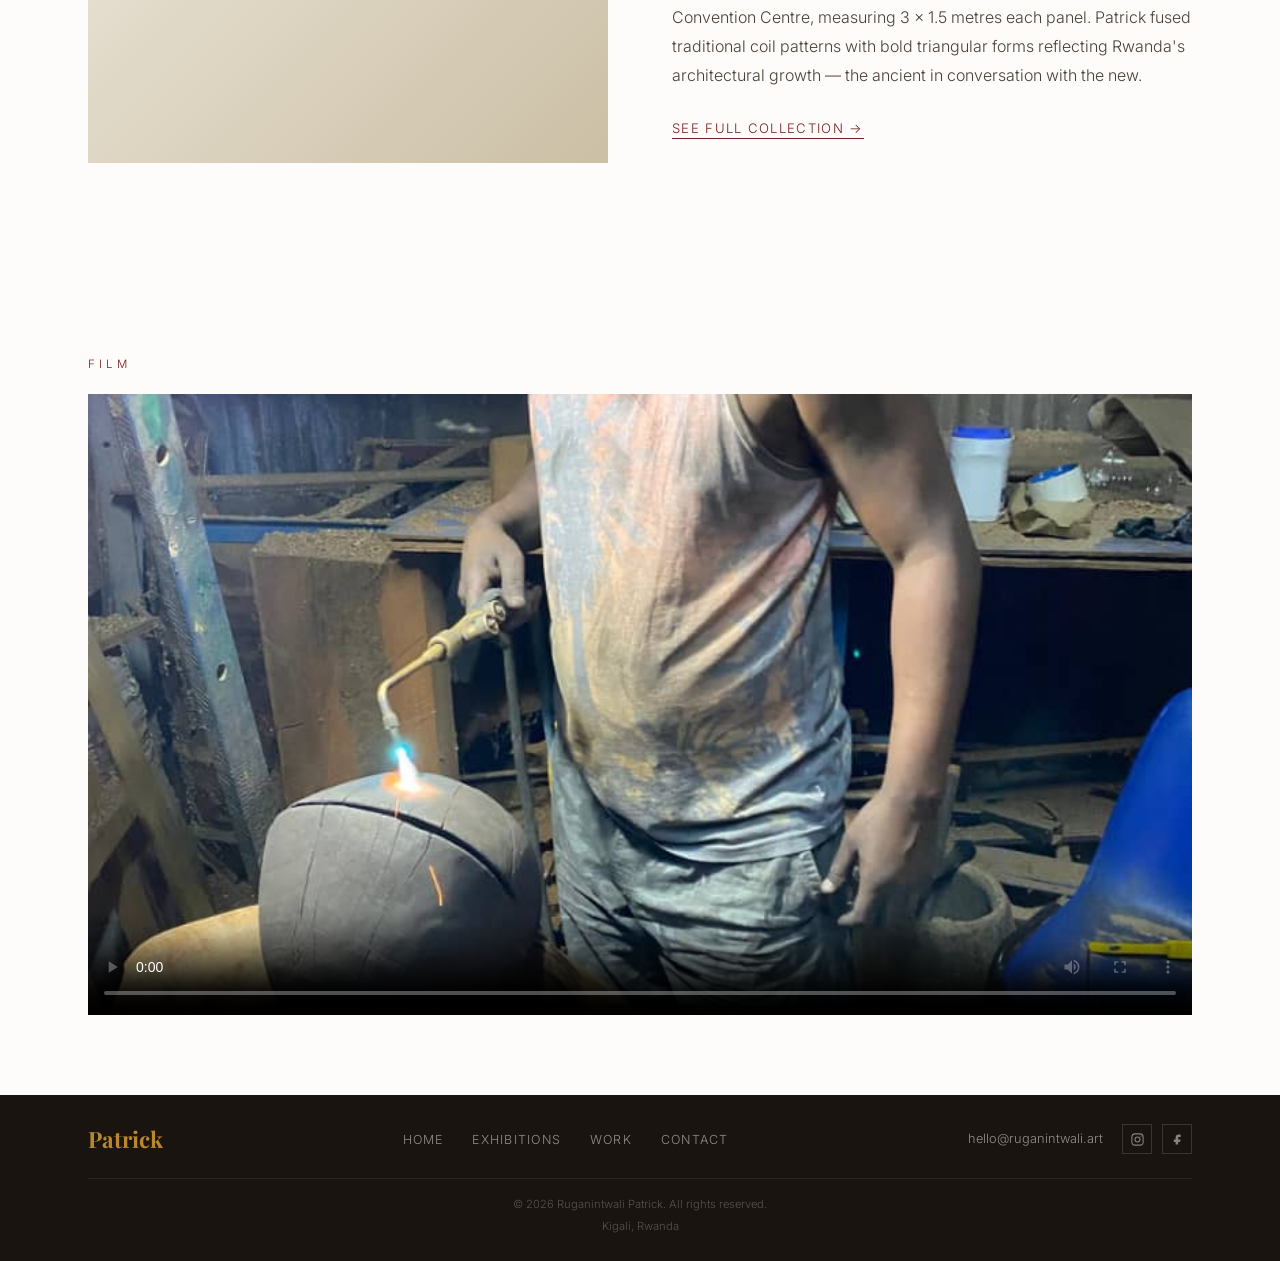
==== commit f6601c02: "Add new images for portfolio and update HTML metadata for SEO" ====
--- a/index.html
+++ b/index.html
@@ -4,6 +4,12 @@
   <meta charset="UTF-8" />
   <meta name="viewport" content="width=device-width, initial-scale=1.0" />
   <title>Ruganintwali Patrick — Artist</title>
+  <link rel="icon" href="data:image/svg+xml,%3Csvg xmlns='http://www.w3.org/2000/svg' viewBox='0 0 100 100'%3E%3Ctext y='0.9em' font-size='90'%3E%F0%9F%8E%A8%3C/text%3E%3C/svg%3E" />
+  <meta name="description" content="Ruganintwali Patrick's portfolio featuring sculpture, painting, settings, exhibitions, and film from Rwanda." />
+  <meta property="og:title" content="Ruganintwali Patrick — Artist" />
+  <meta property="og:description" content="Explore sculpture, painting, settings, exhibitions, and film by Ruganintwali Patrick." />
+  <meta property="og:type" content="website" />
+  <meta name="twitter:card" content="summary_large_image" />
   <link rel="preconnect" href="https://fonts.googleapis.com" />
   <link rel="preconnect" href="https://fonts.gstatic.com" crossorigin />
   <link href="https://fonts.googleapis.com/css2?family=Playfair+Display:ital,wght@0,400;0,600;0,700;1,400&family=Inter:wght@300;400;500&display=swap" rel="stylesheet" />
@@ -121,7 +127,7 @@
       <div class="bio-grid">
         <div class="bio-portrait">
           <div class="bio-img-frame">
-            <img src="assets/me/me 1.jpeg" alt="Ruganintwali Patrick — portrait"
+              <img src="assets/me/me-1.jpeg" alt="Ruganintwali Patrick — portrait" loading="lazy" decoding="async"
                  onerror="this.parentElement.classList.add('img-placeholder')"/>
             <div class="img-placeholder-label">Bio portrait</div>
           </div>
@@ -167,7 +173,7 @@
       <!-- Work 1 — image left -->
       <div class="work-item" id="sculpture">
         <div class="work-img-wrap">
-          <img id="home-sculpture-rotator" src="assets/sculpture/image 1.jpeg" alt="Sculpture showcase"
+          <img id="home-sculpture-rotator" src="assets/sculpture/sculpture-1.jpeg" alt="Sculpture showcase"
                onerror="this.parentElement.classList.add('img-placeholder')"/>
           <div class="img-placeholder-label">Work 1 — replace with real image</div>
         </div>
@@ -188,7 +194,7 @@
       <!-- Work 2 — image right -->
       <div class="work-item reverse" id="painting">
         <div class="work-img-wrap">
-          <img src="images/work-2.jpg" alt="Ikirere cy'Amahoro"
+          <img src="images/work-2.jpg" alt="Ikirere cy'Amahoro" loading="lazy" decoding="async"
                onerror="this.parentElement.classList.add('img-placeholder')"/>
           <div class="img-placeholder-label">Work 2 — replace with real image</div>
         </div>
@@ -210,7 +216,7 @@
       <!-- Work 3 — image left -->
       <div class="work-item" id="settings">
         <div class="work-img-wrap">
-          <img src="images/work-3.jpg" alt="Inzira y'Ejo"
+          <img src="images/work-3.jpg" alt="Inzira y'Ejo" loading="lazy" decoding="async"
                onerror="this.parentElement.classList.add('img-placeholder')"/>
           <div class="img-placeholder-label">Work 3 — replace with real image</div>
         </div>
@@ -236,8 +242,8 @@
     <div class="video-inner">
       <div class="section-label">Film</div>
       <div class="video-frame">
-        <video controls preload="metadata" playsinline poster="assets/me/me 2.jpeg">
-          <source src="assets/me/vid 1.mp4" type="video/mp4"/>
+        <video controls preload="metadata" playsinline poster="assets/me/me-2.jpeg">
+          <source src="assets/me/vid-1.mp4" type="video/mp4"/>
           Your browser does not support the video tag.
         </video>
       </div>
--- a/styles.css
+++ b/styles.css
@@ -1050,7 +1050,11 @@
 }
 .footer-bottom {
   display: flex;
-  justify-content: space-between;
+  flex-direction: column;
+  align-items: center;
+  justify-content: center;
+  gap: 0.2rem;
+  text-align: center;
   font-size: 0.7rem;
   color: rgba(245,241,234,0.28);
 }
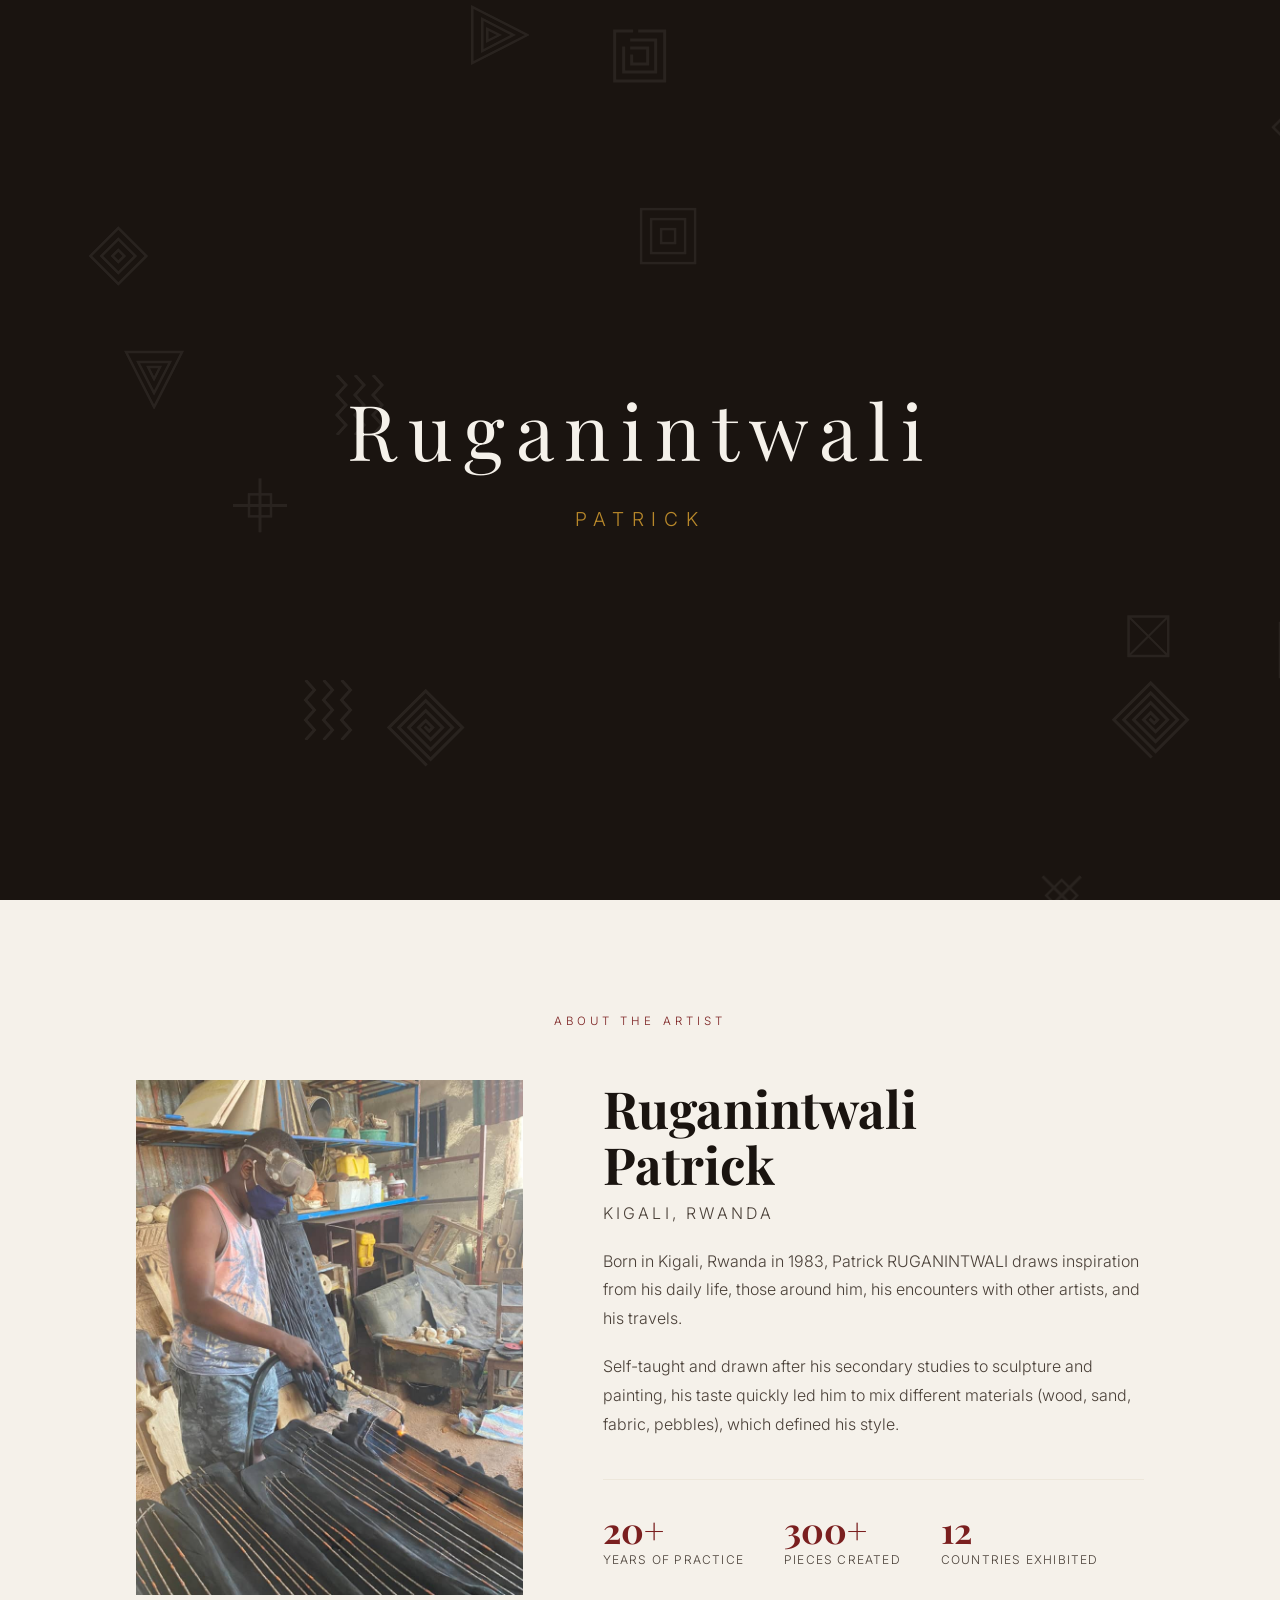
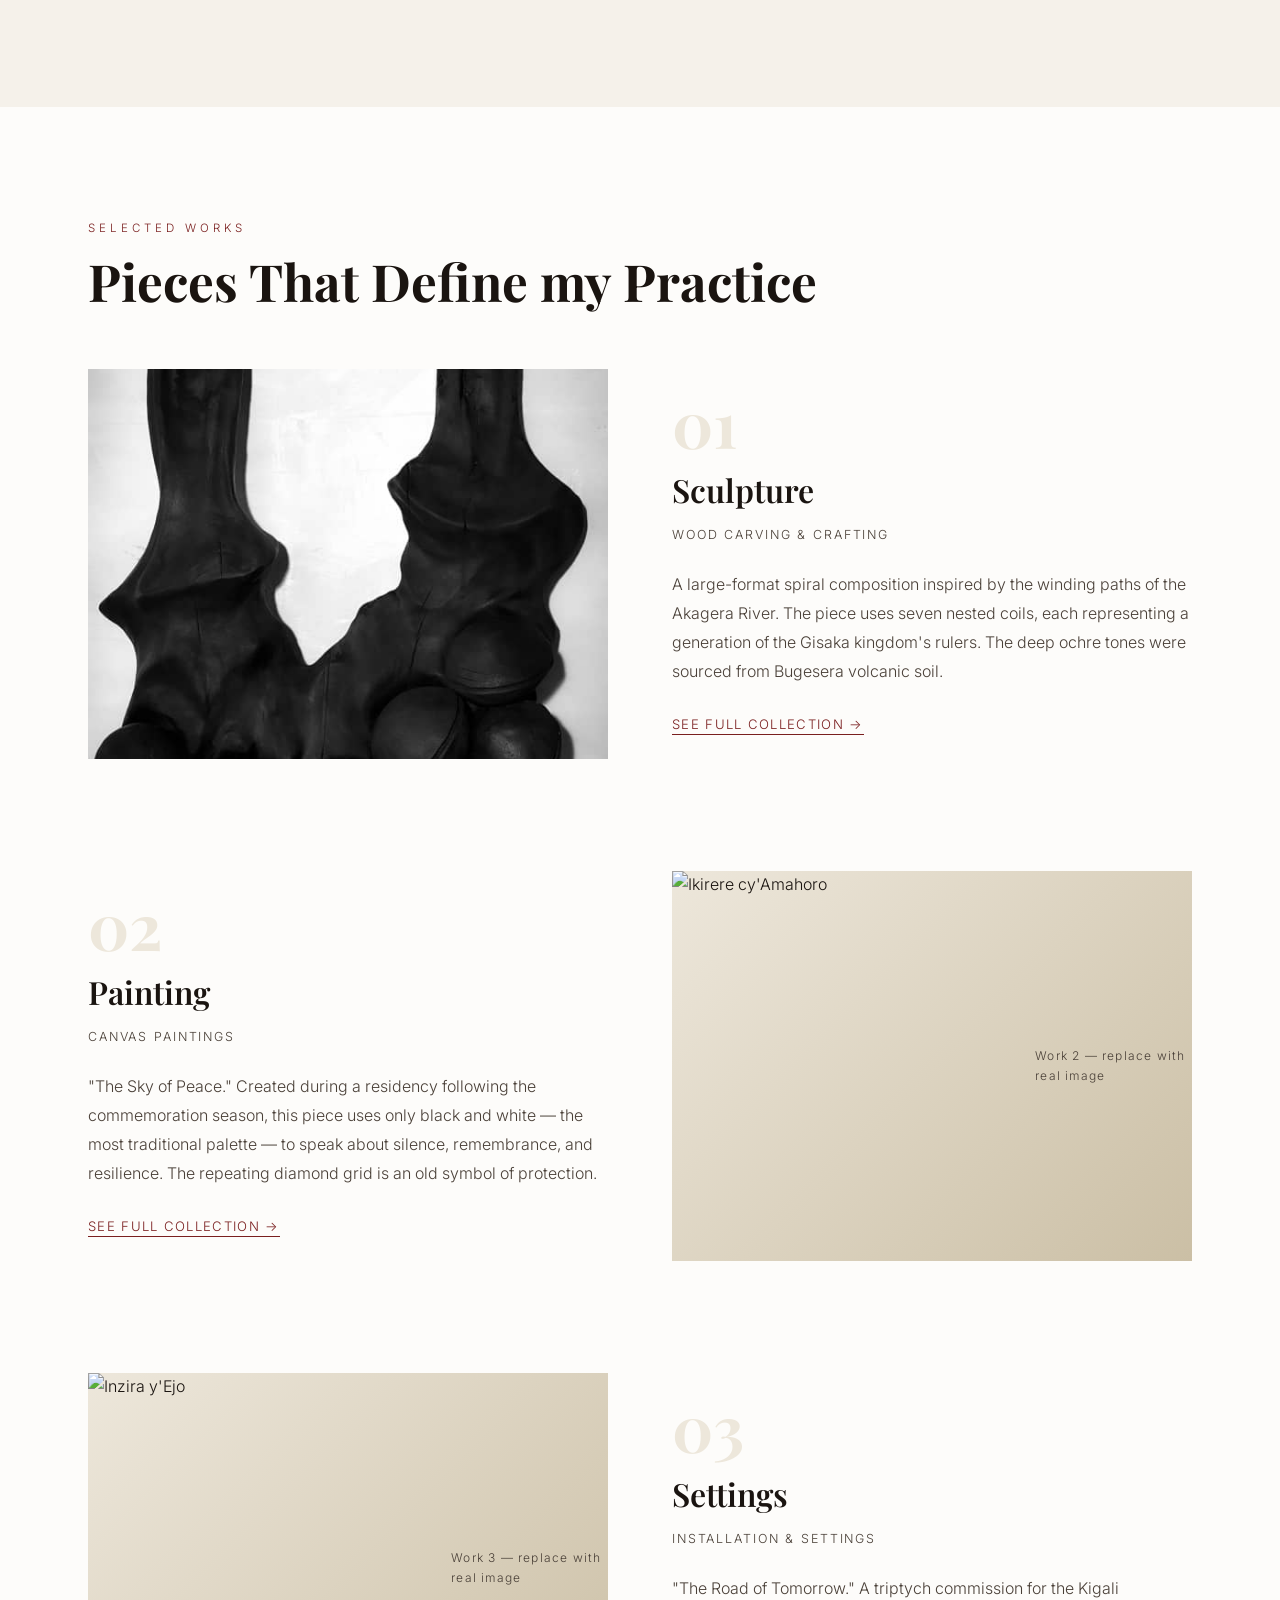
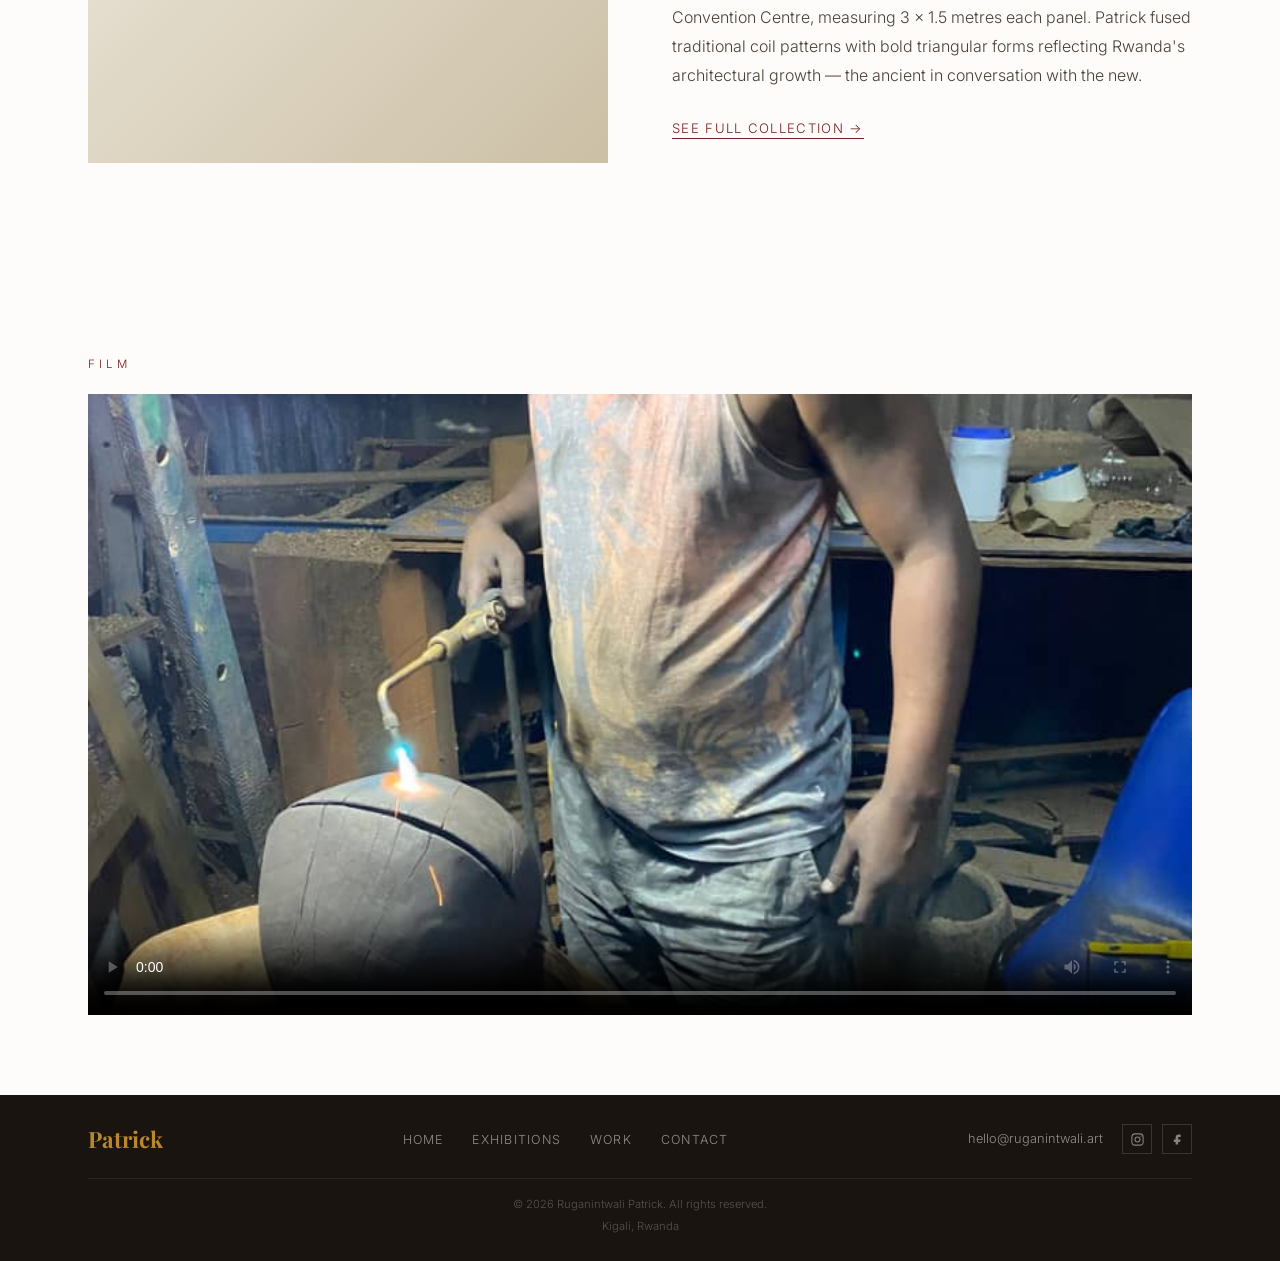
==== commit c01d46ca: "Update index.html" ====
--- a/index.html
+++ b/index.html
@@ -134,7 +134,7 @@
         </div>
         <div class="bio-text">
           <h2>Ruganintwali<br/>Patrick</h2>
-          <p class="bio-location">Kirehe, Rwanda</p>
+          <p class="bio-location">Kigali, Rwanda</p>
           <p>
             Born in Kigali, Rwanda in 1983, Patrick RUGANINTWALI draws
             inspiration from his daily life, those around him, his encounters
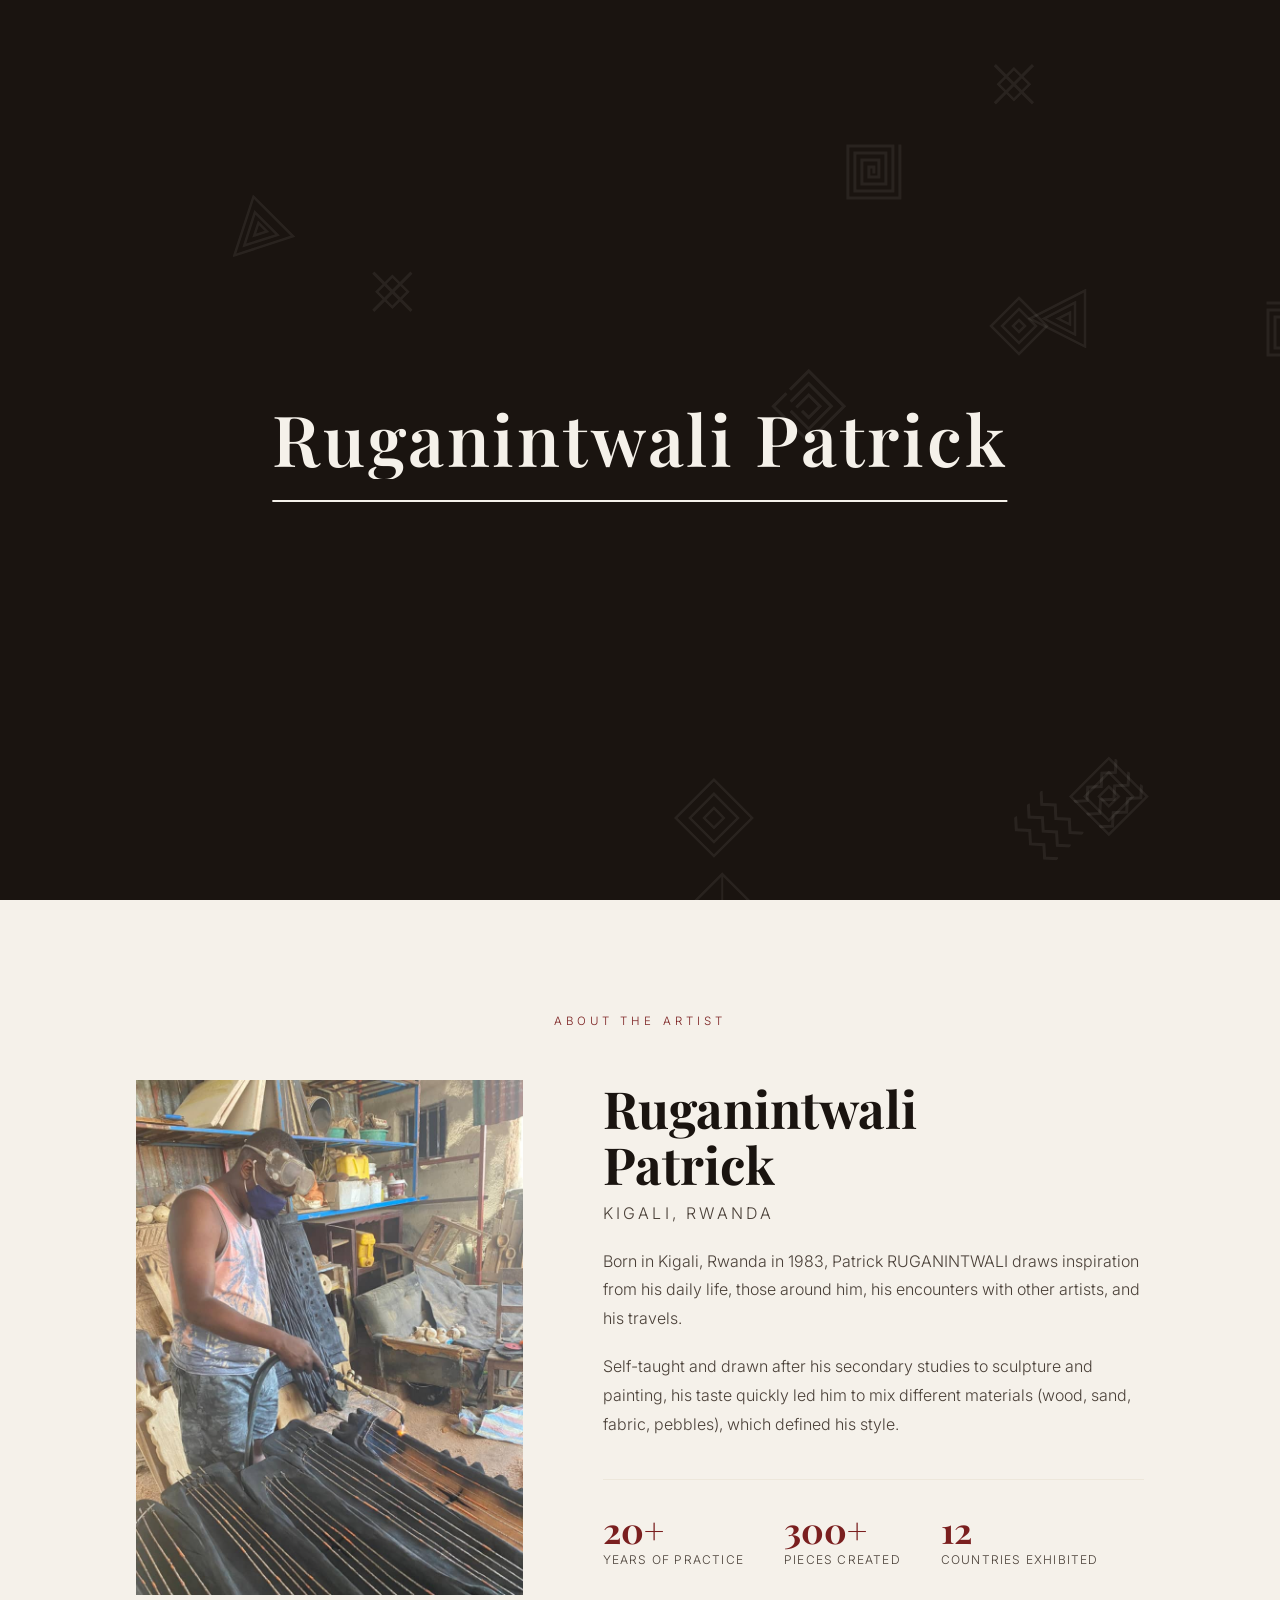
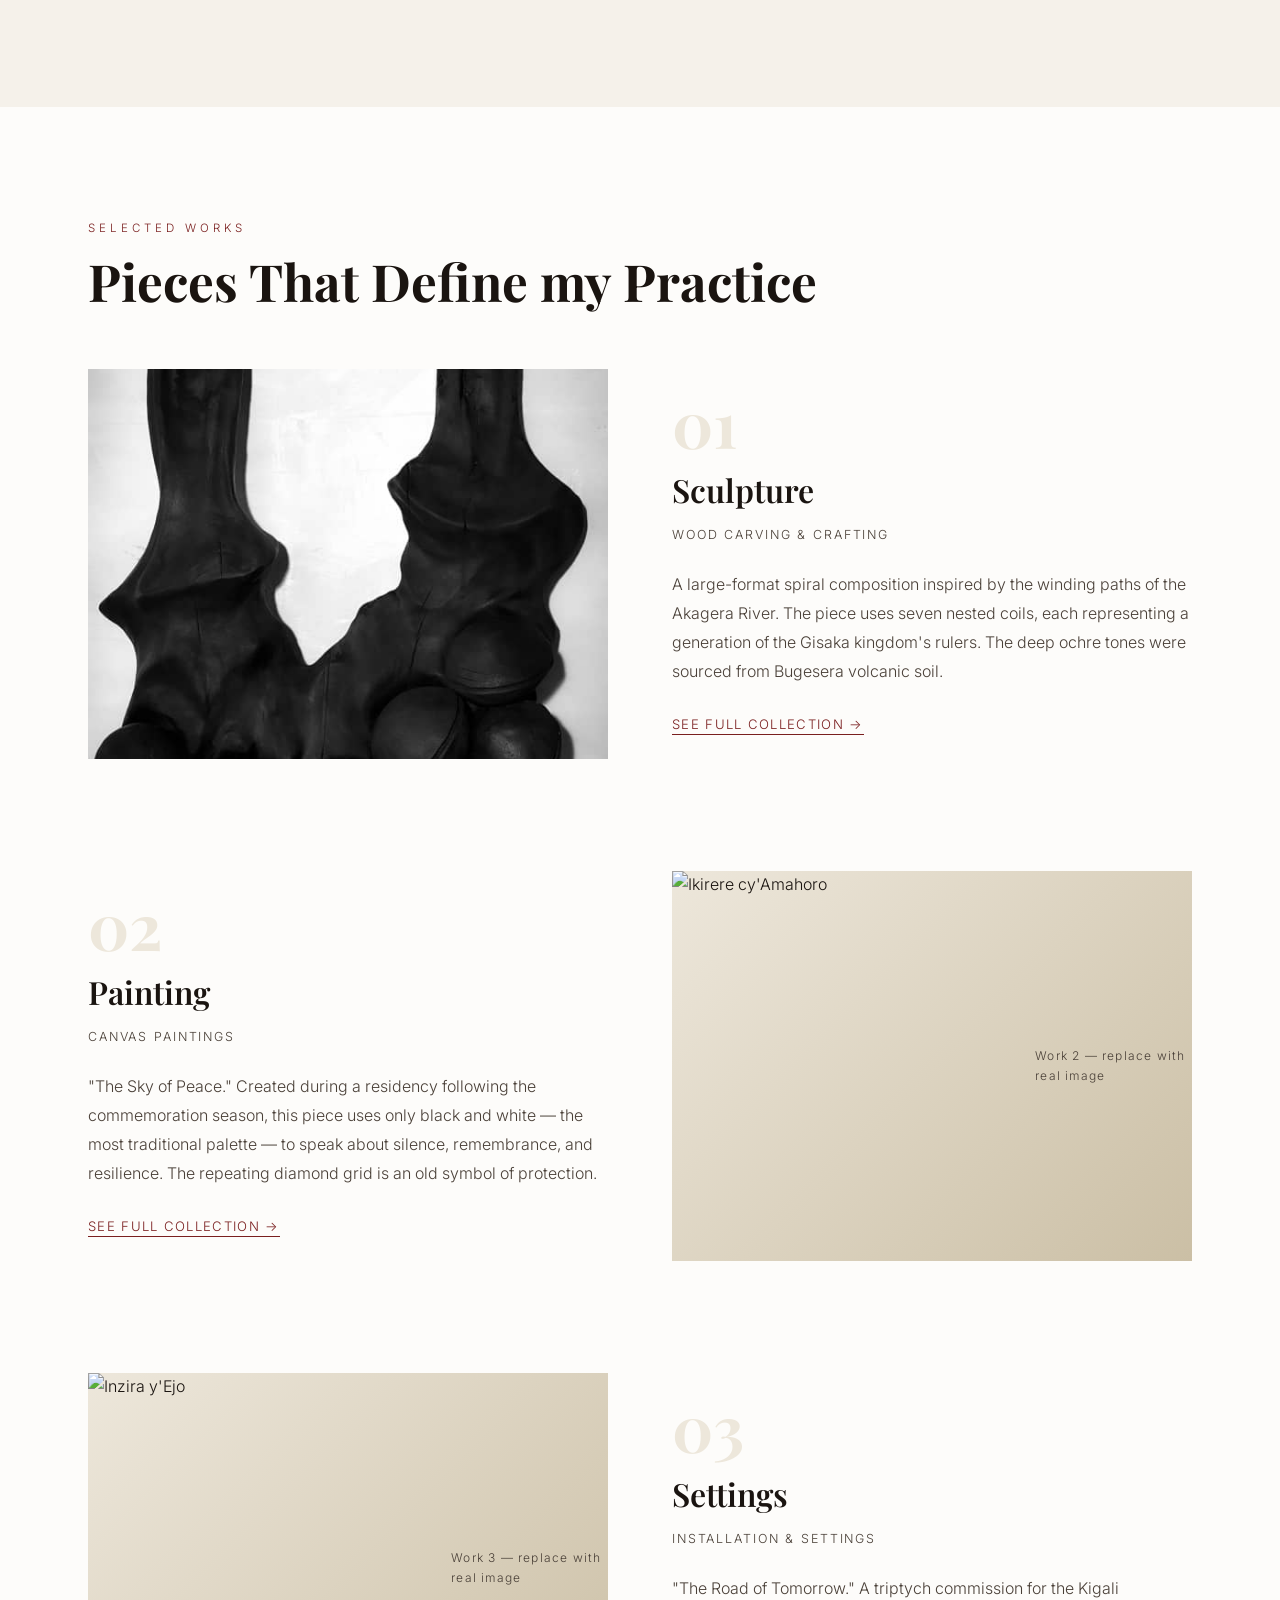
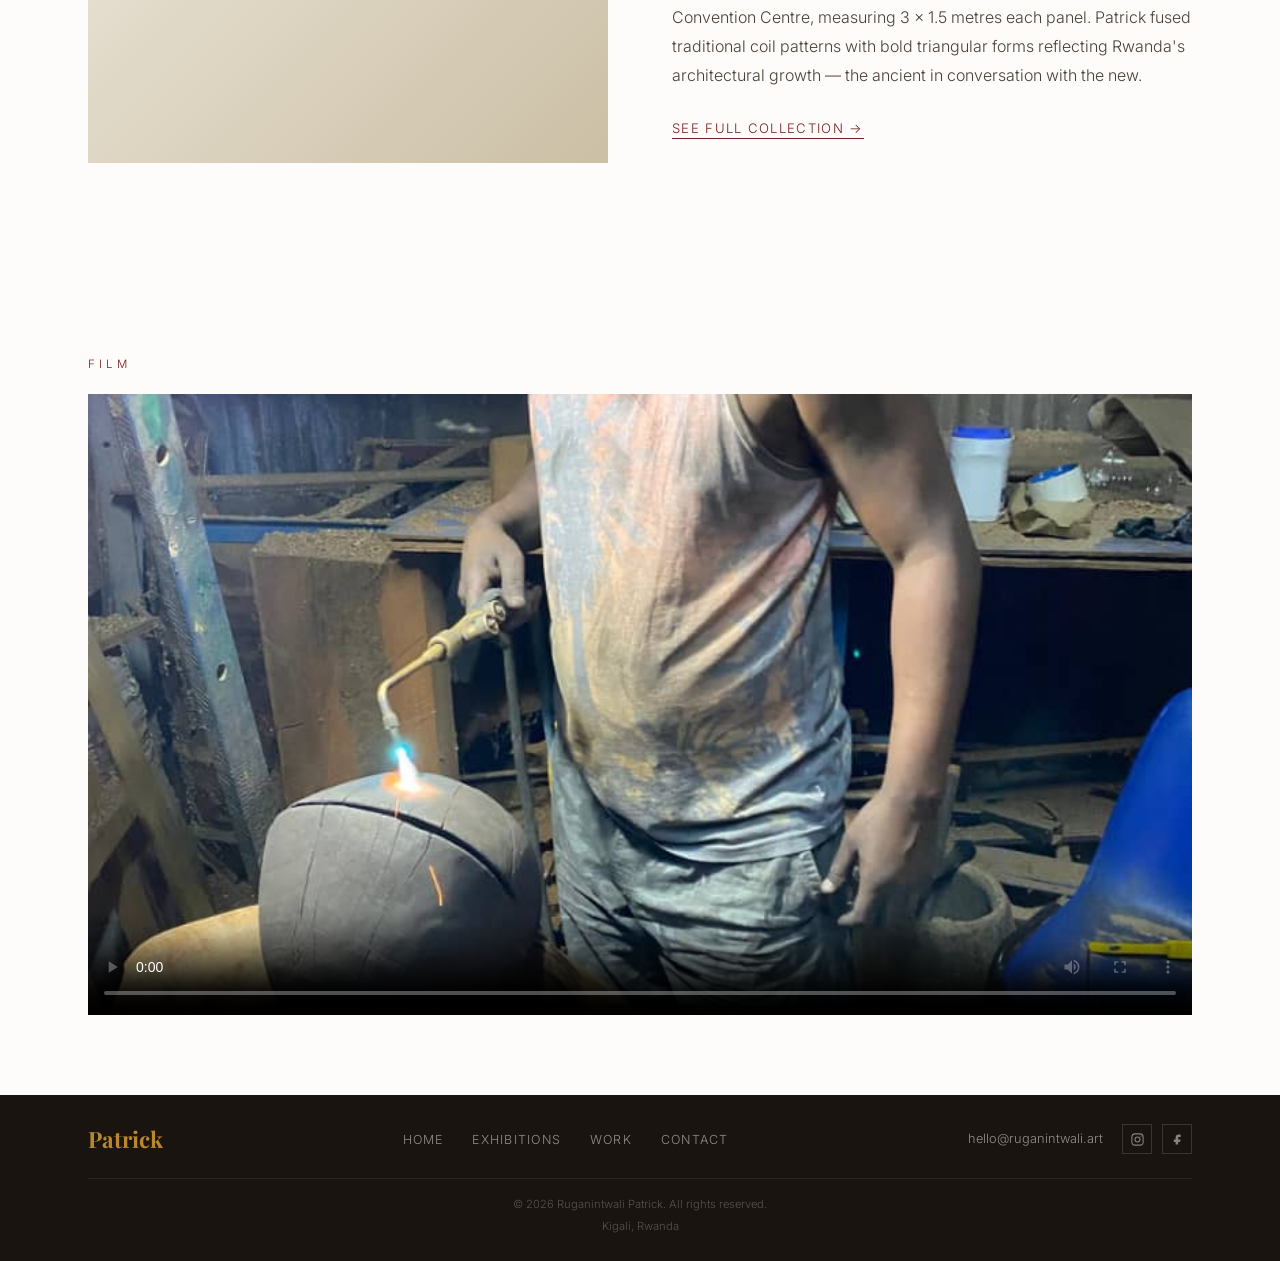
==== commit 8100eaec: "Add new 3D models and update HTML/CSS for loader animations - Added new 3D models: "Chest Plate.glb"" ====
--- a/index.html
+++ b/index.html
@@ -21,10 +21,12 @@
   <div id="loader">
     <div id="loader-patterns"></div>
     <div id="loader-center">
-      <div id="loader-name">
-        <span>R</span><span>u</span><span>g</span><span>a</span><span>n</span><span>i</span><span>n</span><span>t</span><span>w</span><span>a</span><span>l</span><span>i</span>
-      </div>
-      <div id="loader-sub">Patrick</div>
+      <div class="loader-name-wrap">
+        <div class="loader-name-mask">
+          <span class="loader-name">Ruganintwali Patrick</span>
+        </div>
+        <span class="loader-underline"></span>
+      </div>
     </div>
   </div>
 
@@ -71,9 +73,9 @@
           <div class="img-placeholder-label">Portrait — Ruganintwali Patrick</div>
         </div>
         <div class="slide-caption">
-          <p class="slide-eyebrow">Artist</p>
-          <h1>Ruganintwali<br/>Patrick</h1>
-          <p class="slide-tagline">Keeping Rwanda's oldest art form alive</p>
+          <p class="slide-eyebrow">Artist · Sculptor</p>
+          <h1>Carved<br/>from Memory</h1>
+          <p class="slide-tagline">Sculpture, painting, and the patterns of home</p>
         </div>
       </div>
 
--- a/styles.css
+++ b/styles.css
@@ -75,31 +75,42 @@
   text-align: center;
   color: var(--cream);
 }
-#loader-name {
-  font-family: var(--font-serif);
-  font-size: clamp(2.5rem, 6vw, 5rem);
-  letter-spacing: 0.12em;
-  display: flex;
-  gap: 0.02em;
-}
-#loader-name span {
-  opacity: 0;
-  transform: translateY(20px);
+.loader-name-wrap {
+  position: relative;
   display: inline-block;
-  transition: opacity 0.55s, transform 0.55s;
-}
-#loader-name span.show { opacity: 1; transform: translateY(0); }
-#loader-sub {
-  font-family: var(--font-sans);
-  font-size: clamp(0.95rem, 2vw, 1.2rem);
-  letter-spacing: 0.4em;
-  text-transform: uppercase;
-  color: var(--gold);
-  margin-top: 0.5rem;
-  opacity: 0;
-  transition: opacity 0.5s 0.2s;
-}
-#loader-sub.show { opacity: 1; }
+  padding-bottom: 14px;
+}
+/* Mask: hides the name until it slides up from below the line */
+.loader-name-mask {
+  overflow: hidden;
+  display: inline-block;
+  line-height: 1.15;
+}
+.loader-name {
+  display: inline-block;
+  font-family: var(--font-serif);
+  font-size: clamp(2.4rem, 5.5vw, 4.8rem);
+  font-weight: 600;
+  letter-spacing: 0.04em;
+  color: var(--cream);
+  white-space: nowrap;
+  transform: translateY(105%);
+  transition: transform 1.4s cubic-bezier(0.22, 1, 0.36, 1) 0.5s;
+}
+.loader-name.show { transform: translateY(0); }
+
+/* Line that draws first across the bottom, then stays as underline */
+.loader-underline {
+  position: absolute;
+  left: 50%;
+  bottom: 0;
+  width: 0;
+  height: 1.5px;
+  background: var(--cream);
+  transform: translateX(-50%);
+  transition: width 0.9s cubic-bezier(0.65, 0, 0.35, 1);
+}
+.loader-underline.show { width: 100%; }
 
 /* ---------- Background Patterns ---------- */
 #bg-patterns {
@@ -1214,6 +1225,99 @@
   background: var(--cream-dark);
   overflow: hidden;
   min-height: 380px;
+}
+.modal-img-side model-viewer {
+  position: absolute;
+  inset: 0;
+  width: 100%;
+  height: 100%;
+  background: #ffffff;
+  --poster-color: #ffffff;
+}
+/* When 3D viewer is mounted, the surrounding container should also be white
+   so any letterboxing matches */
+.modal-img-side:has(model-viewer:not([style*="display: none"])) {
+  background: #ffffff;
+}
+
+/* ---------- Modal gallery (prev/next arrows + counter) ---------- */
+.modal-gallery-arrow {
+  position: absolute;
+  top: 50%;
+  transform: translateY(-50%);
+  z-index: 3;
+  width: 44px;
+  height: 44px;
+  display: flex;
+  align-items: center;
+  justify-content: center;
+  background: rgba(26, 20, 16, 0.65);
+  color: var(--cream);
+  font-size: 1.8rem;
+  font-family: var(--font-serif);
+  line-height: 1;
+  border: 1px solid rgba(245, 241, 234, 0.25);
+  cursor: pointer;
+  transition: background 0.2s, border-color 0.2s, color 0.2s;
+  backdrop-filter: blur(8px);
+  -webkit-backdrop-filter: blur(8px);
+  user-select: none;
+}
+.modal-gallery-arrow:hover {
+  background: var(--ink);
+  border-color: var(--gold);
+  color: var(--gold);
+}
+.modal-gallery-arrow.prev { left: 1rem; }
+.modal-gallery-arrow.next { right: 1rem; }
+.modal-gallery-arrow[hidden] { display: none; }
+
+.modal-gallery-counter {
+  position: absolute;
+  top: 1rem;
+  left: 1rem;
+  z-index: 3;
+  padding: 4px 12px;
+  font-size: 0.72rem;
+  letter-spacing: 0.15em;
+  color: var(--cream);
+  background: rgba(26, 20, 16, 0.7);
+  border: 1px solid rgba(245, 241, 234, 0.18);
+  backdrop-filter: blur(8px);
+  -webkit-backdrop-filter: blur(8px);
+  font-variant-numeric: tabular-nums;
+}
+.modal-gallery-counter[hidden] { display: none; }
+.modal-3d-toggle {
+  position: absolute;
+  bottom: 1rem;
+  right: 1rem;
+  z-index: 4;
+  display: inline-flex;
+  align-items: center;
+  gap: 0.5rem;
+  padding: 0.6rem 1.1rem;
+  background: rgba(26, 20, 16, 0.85);
+  color: var(--cream);
+  font-family: var(--font-sans);
+  font-size: 0.72rem;
+  letter-spacing: 0.14em;
+  text-transform: uppercase;
+  border: 1px solid rgba(245, 241, 234, 0.3);
+  cursor: pointer;
+  transition: background 0.2s, border-color 0.2s, color 0.2s;
+  backdrop-filter: blur(8px);
+  -webkit-backdrop-filter: blur(8px);
+}
+.modal-3d-toggle:hover {
+  background: var(--ink);
+  border-color: var(--gold);
+  color: var(--gold);
+}
+.cube-icon {
+  font-size: 1rem;
+  line-height: 1;
+  color: var(--gold);
 }
 .modal-img-side img {
   width: 100%; height: 100%;
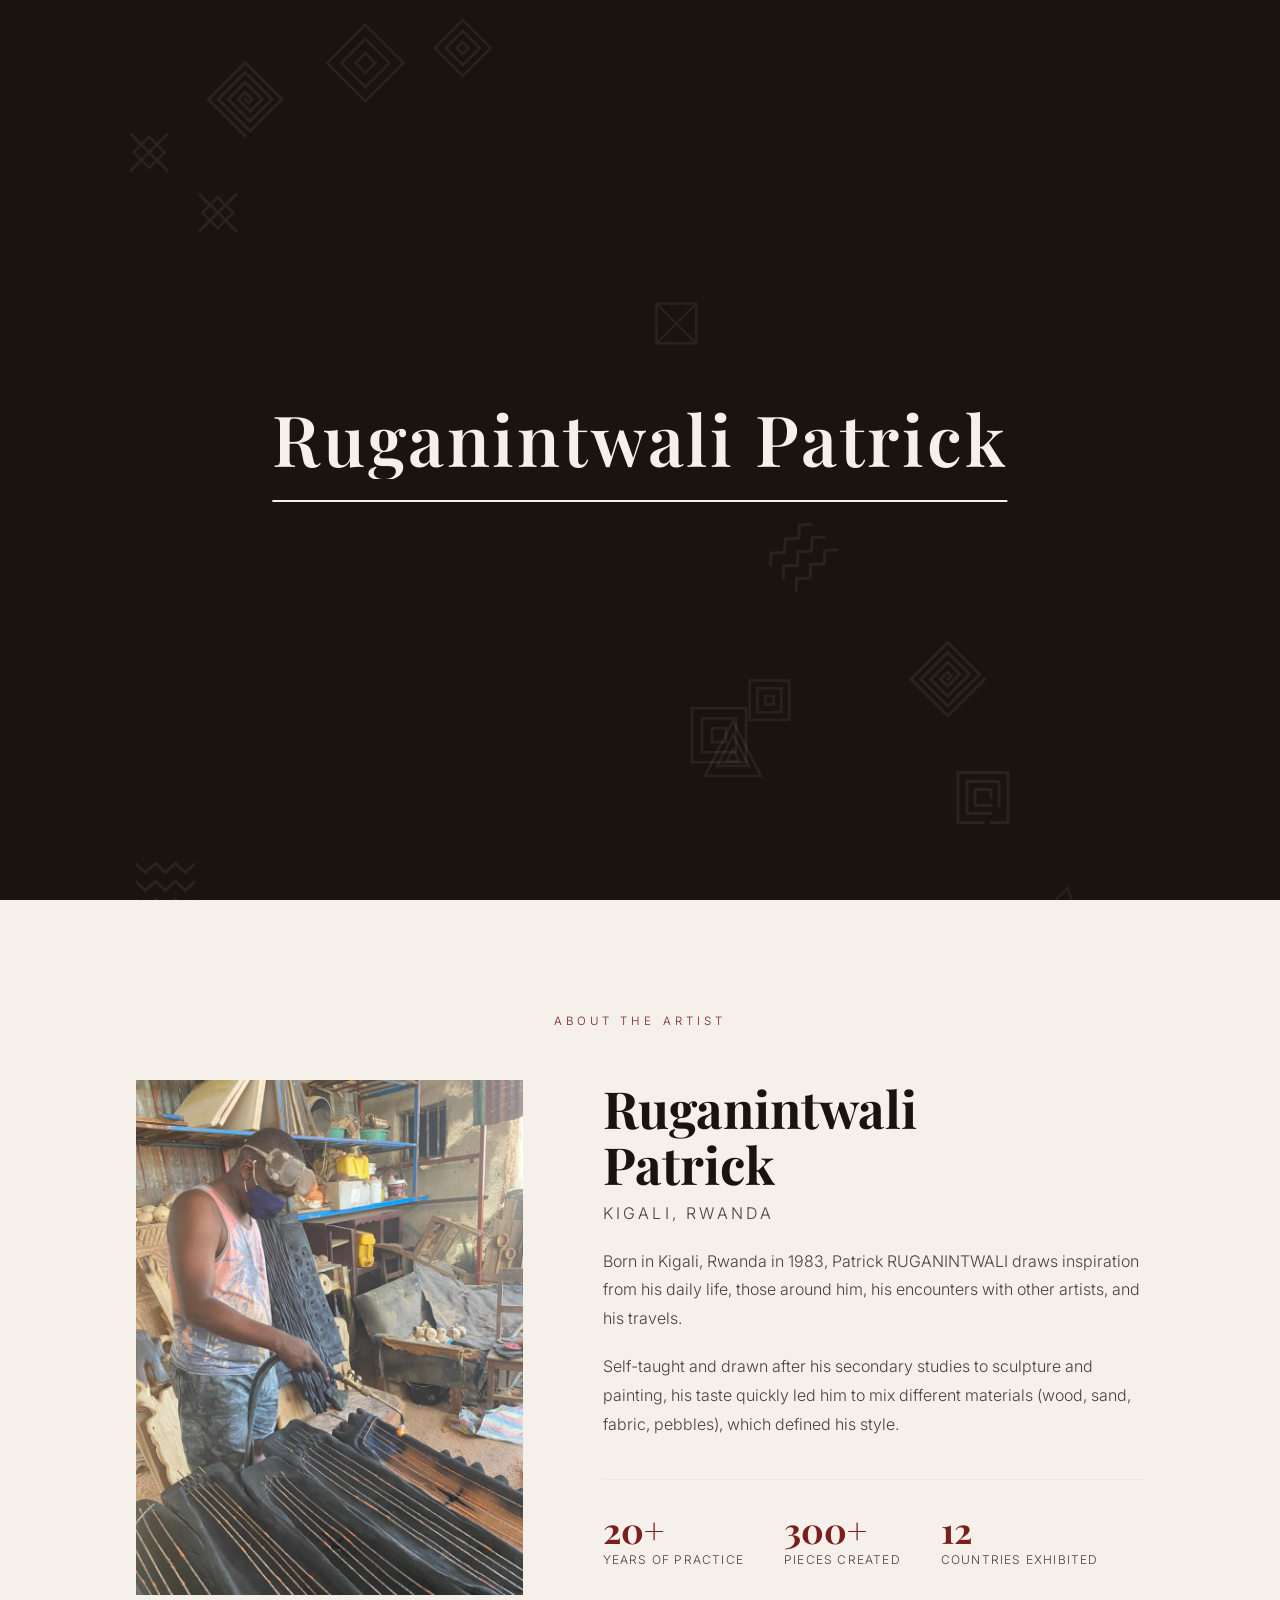
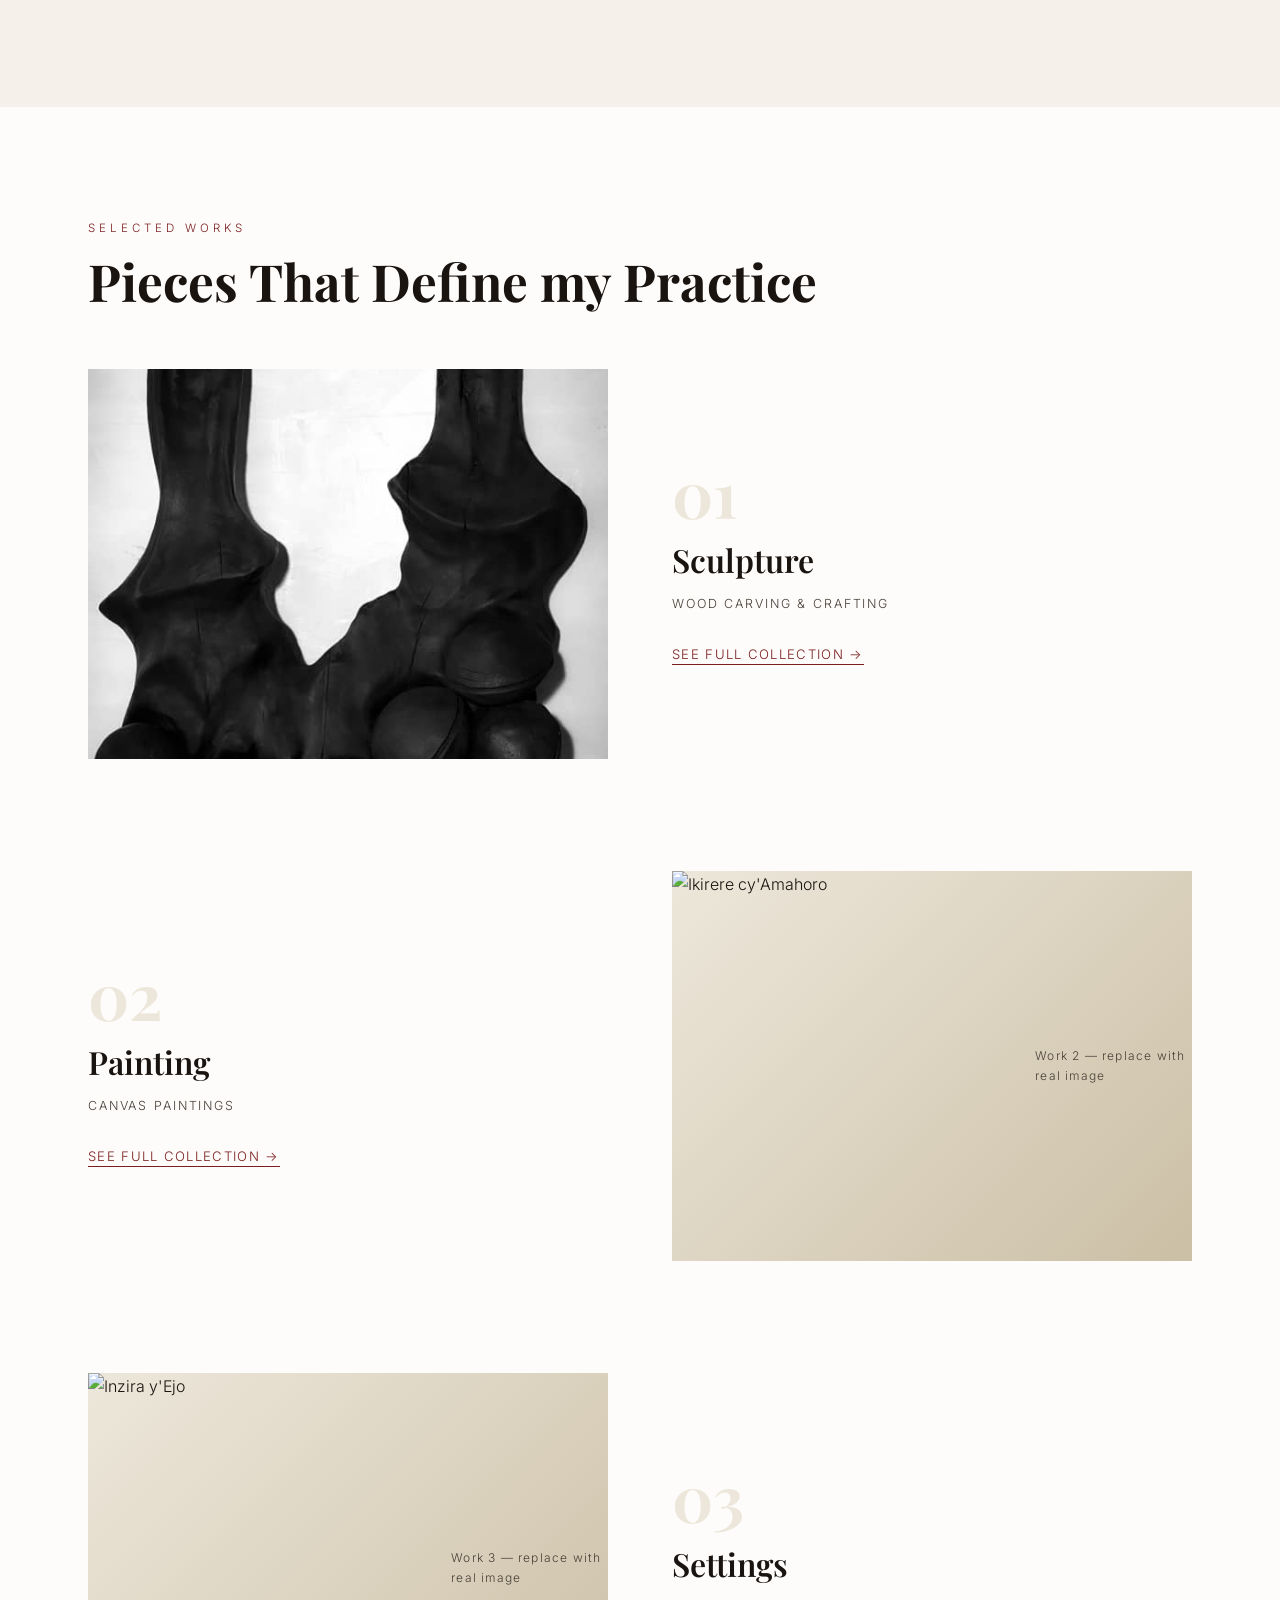
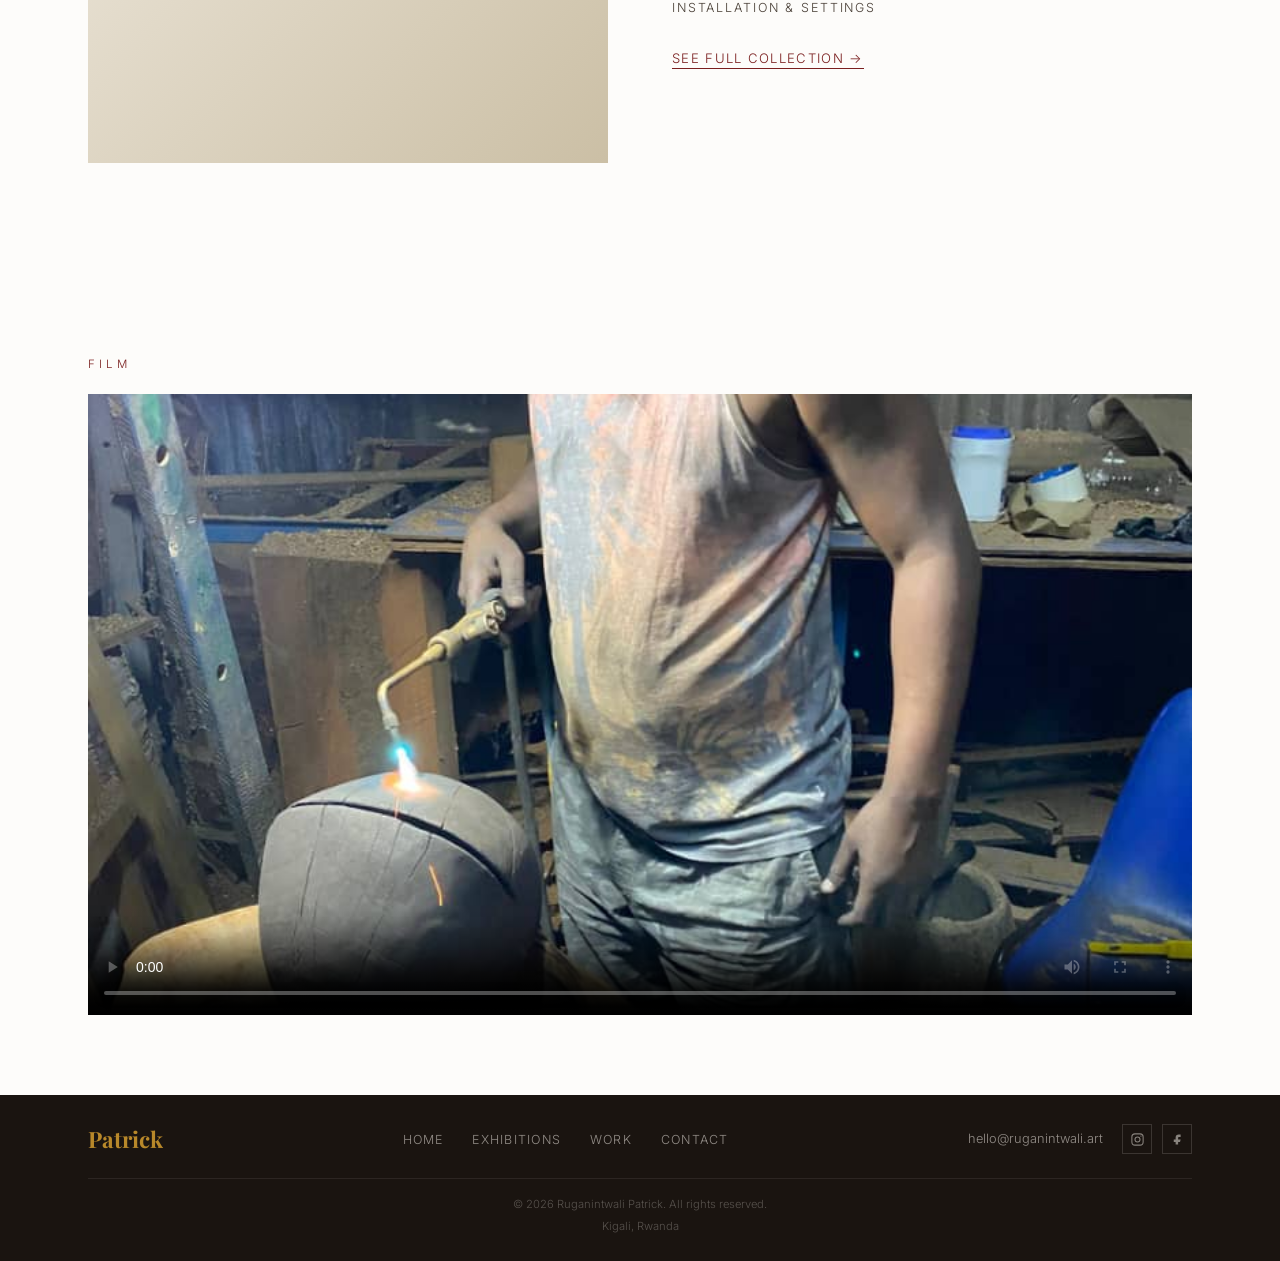
==== commit 4f71632d: "Update index.html" ====
--- a/index.html
+++ b/index.html
@@ -184,10 +184,7 @@
           <h3>Sculpture</h3>
           <p class="work-year"> wood carving & crafting </p>
           <p>
-            A large-format spiral composition inspired by the winding paths of
-            the Akagera River. The piece uses seven nested coils, each
-            representing a generation of the Gisaka kingdom's rulers. The deep
-            ochre tones were sourced from Bugesera volcanic soil.
+            
           </p>
           <a href="work.html" class="work-link">See full collection →</a>
         </div>
@@ -205,11 +202,7 @@
           <h3>Painting</h3>
           <p class="work-year"> Canvas Paintings</p>
           <p>
-            "The Sky of Peace." Created during a residency following the
-            commemoration season, this piece uses only black and white — the
-            most traditional palette — to speak about silence, remembrance,
-            and resilience. The repeating diamond grid is an old symbol of
-            protection.
+            
           </p>
           <a href="work.html" class="work-link">See full collection →</a>
         </div>
@@ -227,11 +220,7 @@
           <h3>Settings</h3>
           <p class="work-year"> Installation & settings</p>
           <p>
-            "The Road of Tomorrow." A triptych commission for the Kigali
-            Convention Centre, measuring 3 × 1.5 metres each panel. Patrick
-            fused traditional coil patterns with bold triangular forms
-            reflecting Rwanda's architectural growth — the ancient in
-            conversation with the new.
+            
           </p>
           <a href="work.html" class="work-link">See full collection →</a>
         </div>
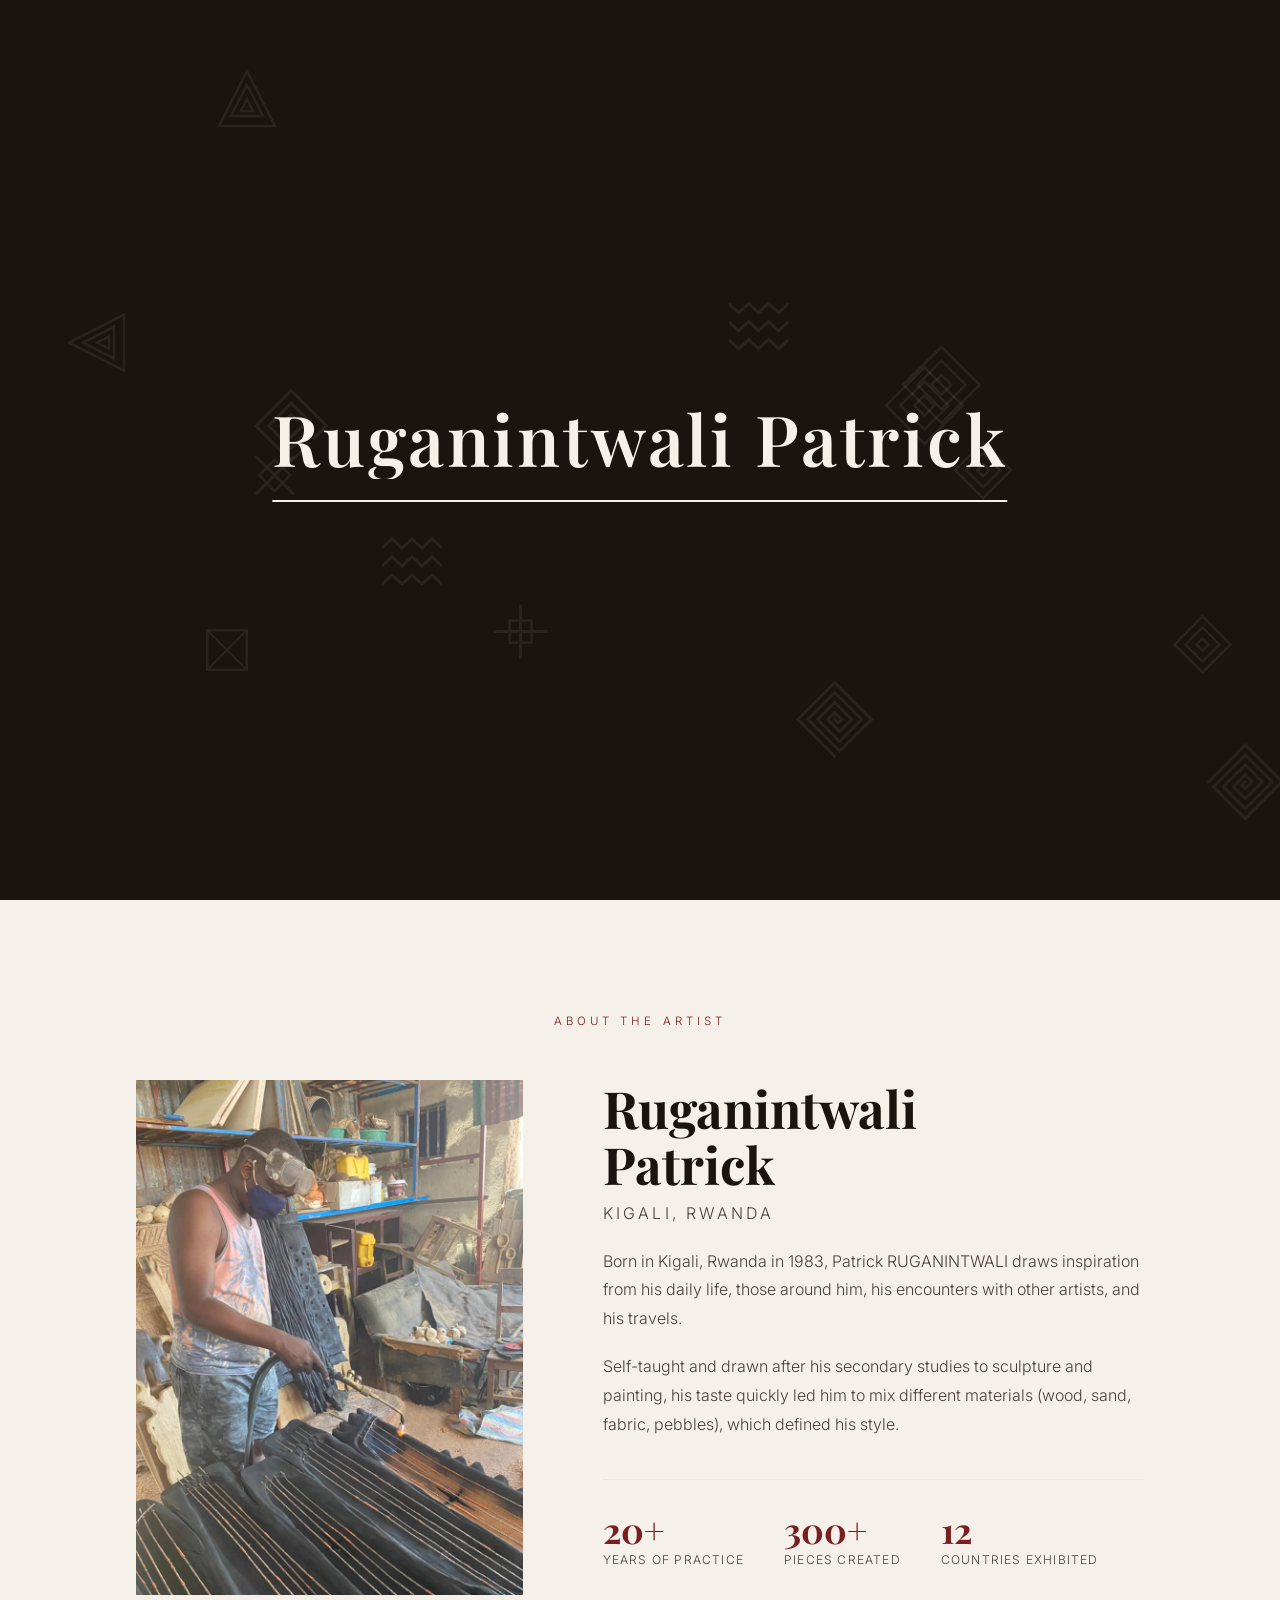
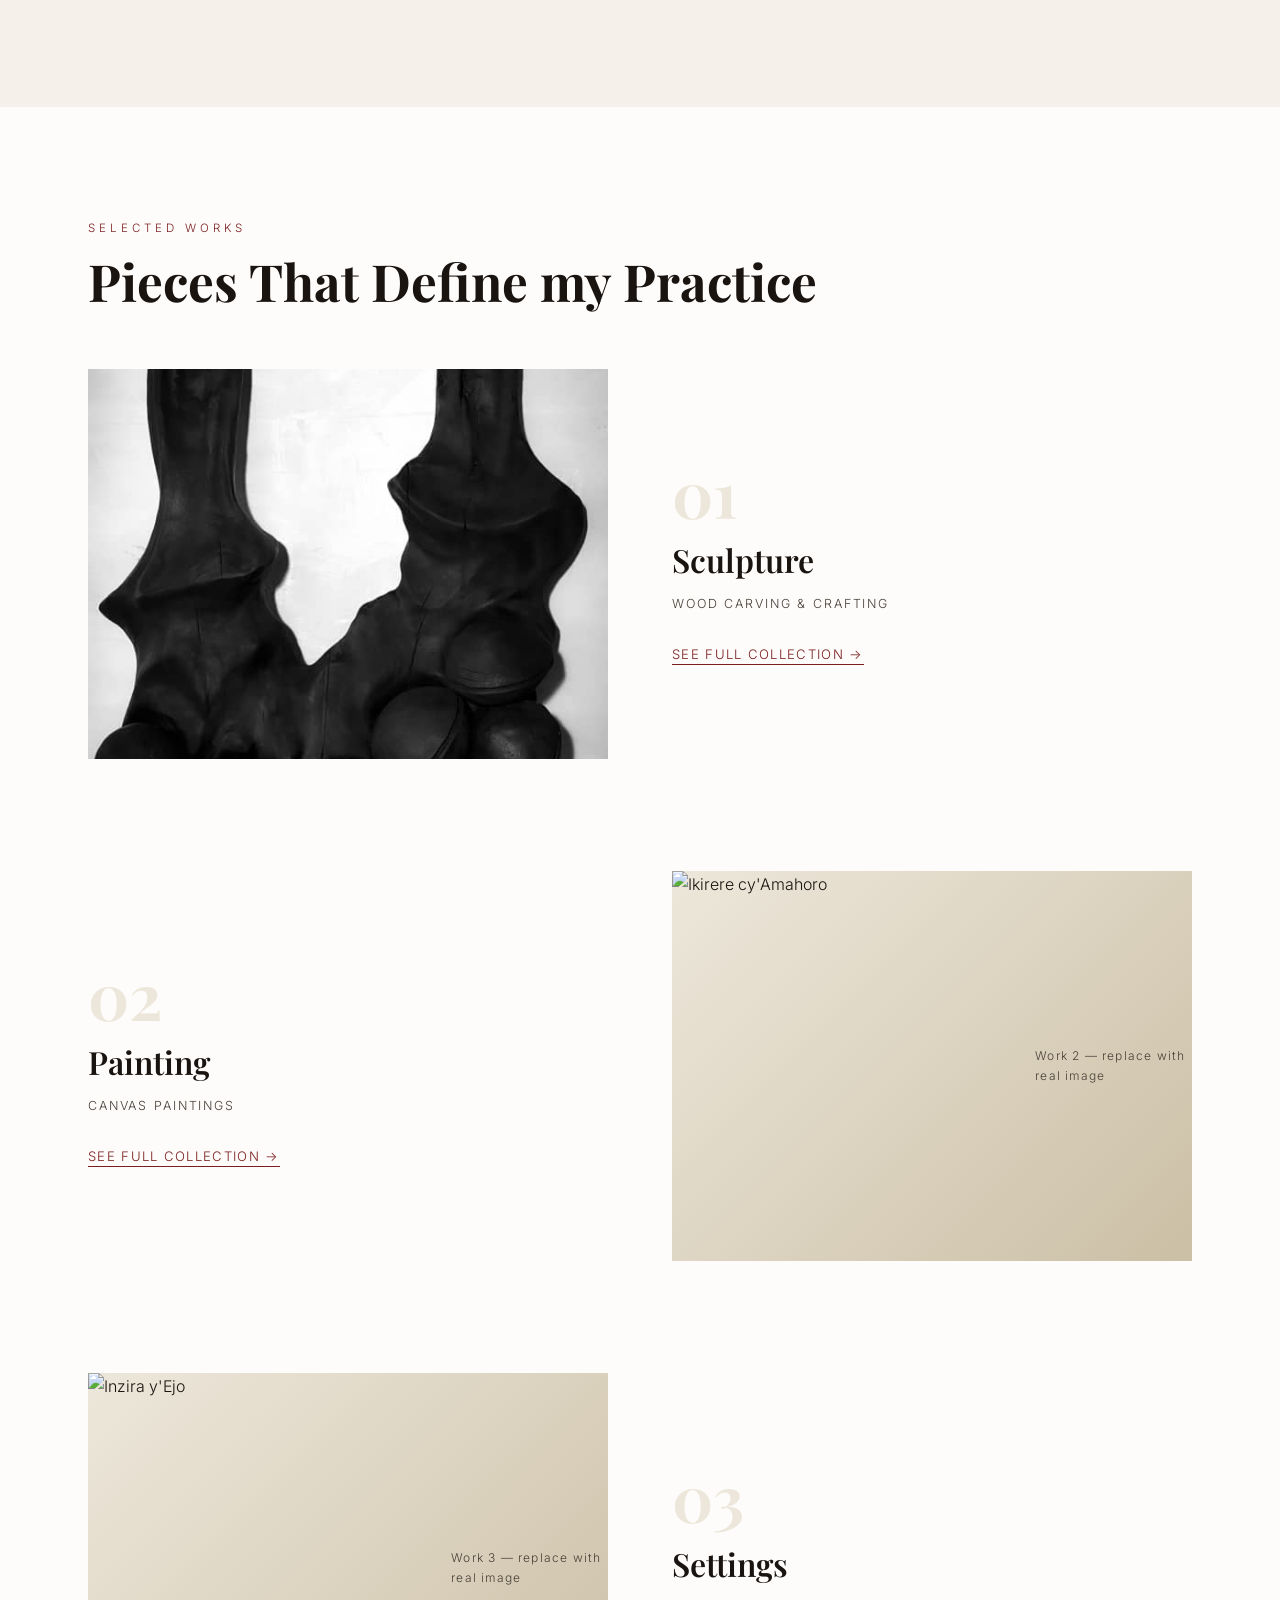
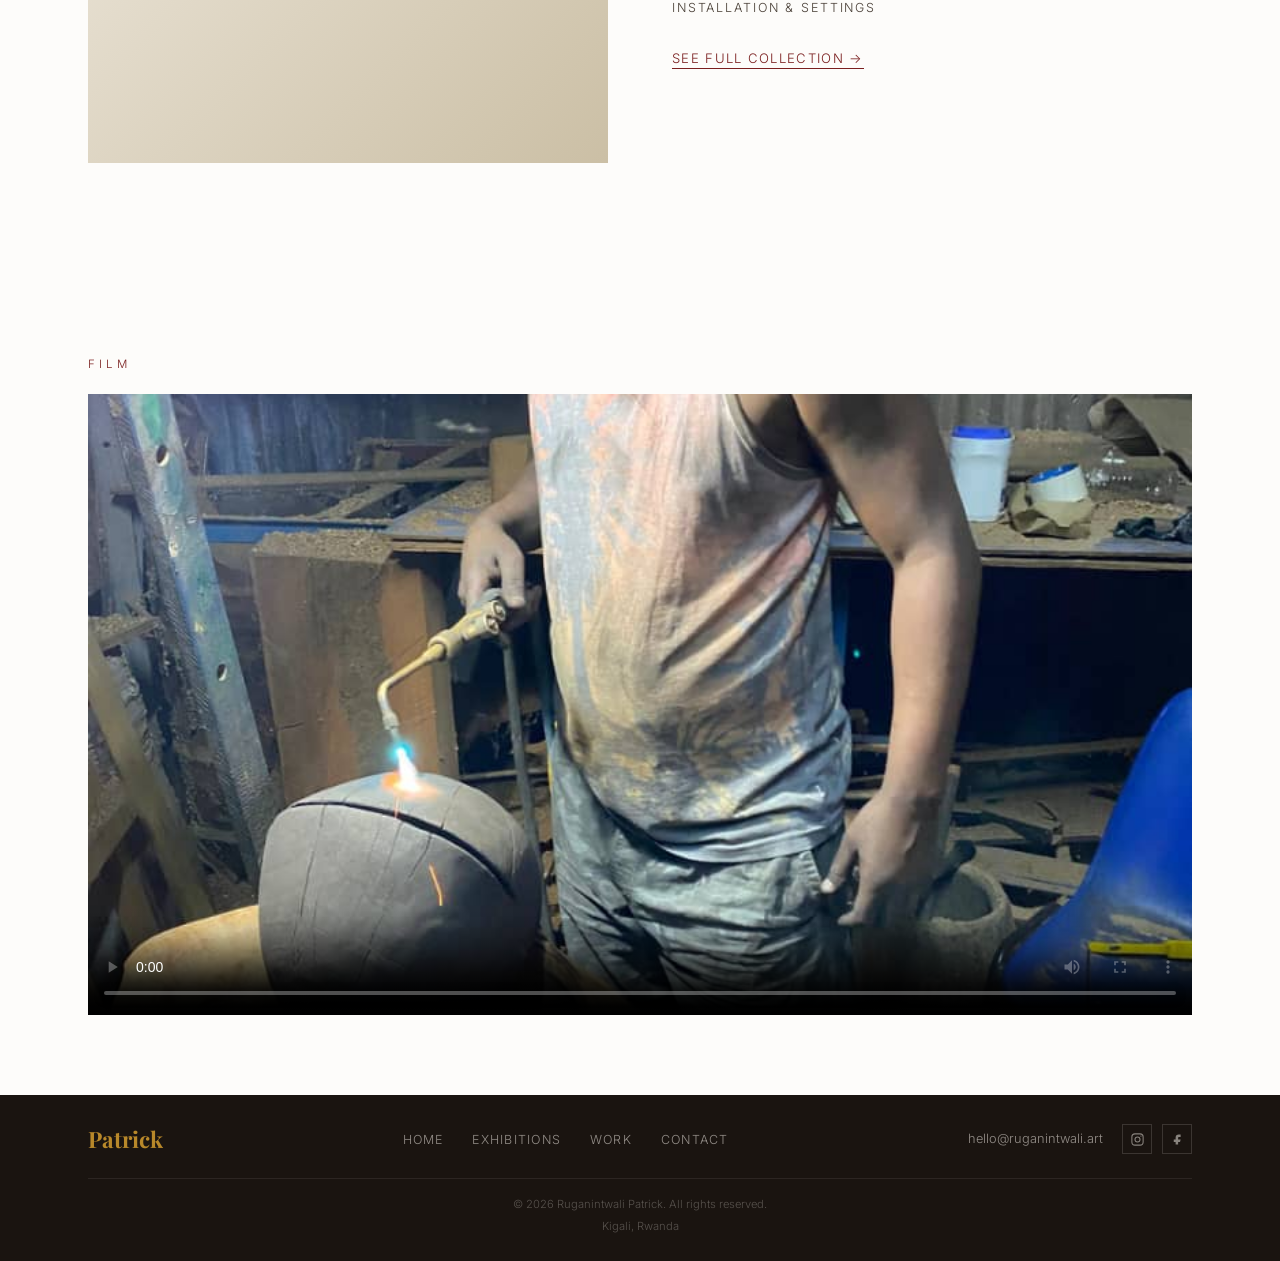
==== commit 83dd1625: "Update index.html" ====
--- a/index.html
+++ b/index.html
@@ -253,7 +253,7 @@
           <a href="contact.html">Contact</a>
         </nav>
         <div class="footer-right">
-          <a href="mailto:hello@ruganintwali.art" class="footer-email">hello@ruganintwali.art</a>
+          <a href="mailto:rugapati@gmail.com" class="footer-email">hello@ruganintwali.art</a>
           <div class="footer-socials">
             <a href="#" aria-label="Instagram">
               <svg viewBox="0 0 24 24" fill="none" stroke="currentColor" stroke-width="1.7" width="15" height="15" aria-hidden="true" focusable="false">
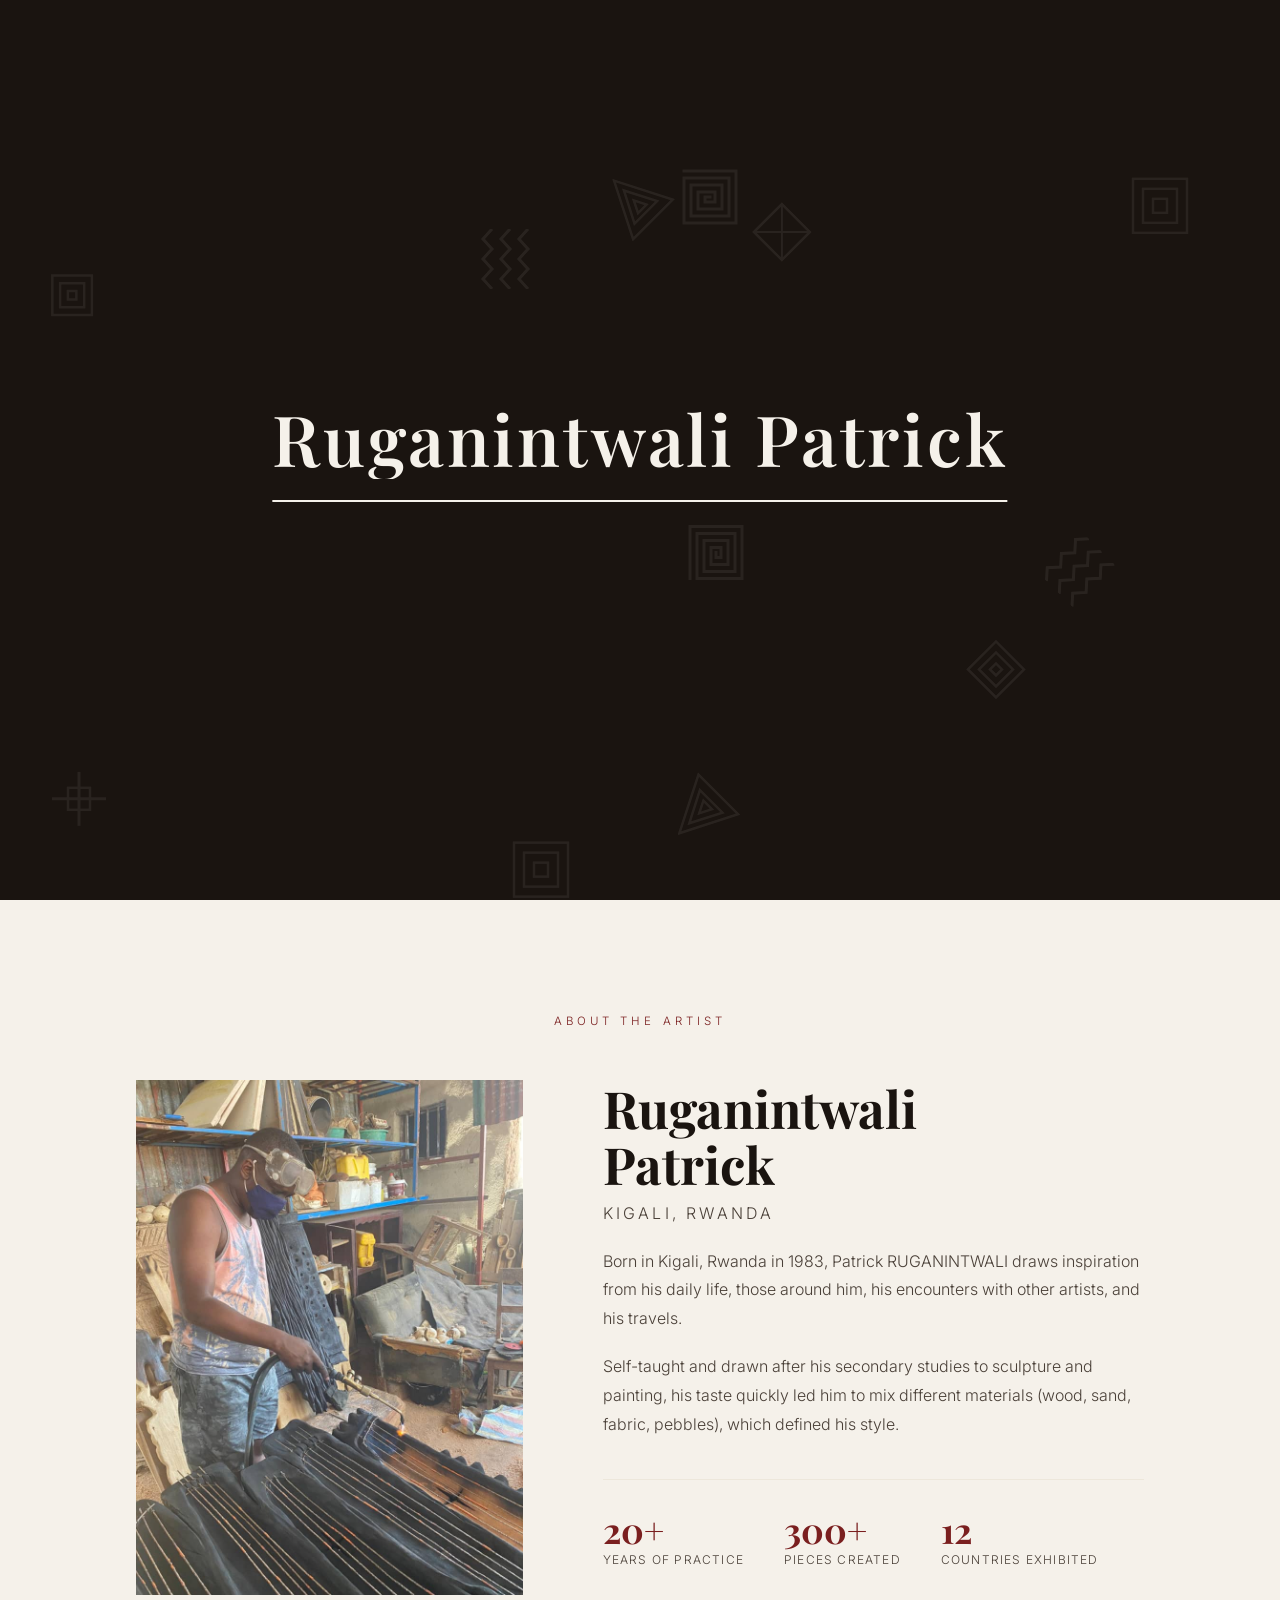
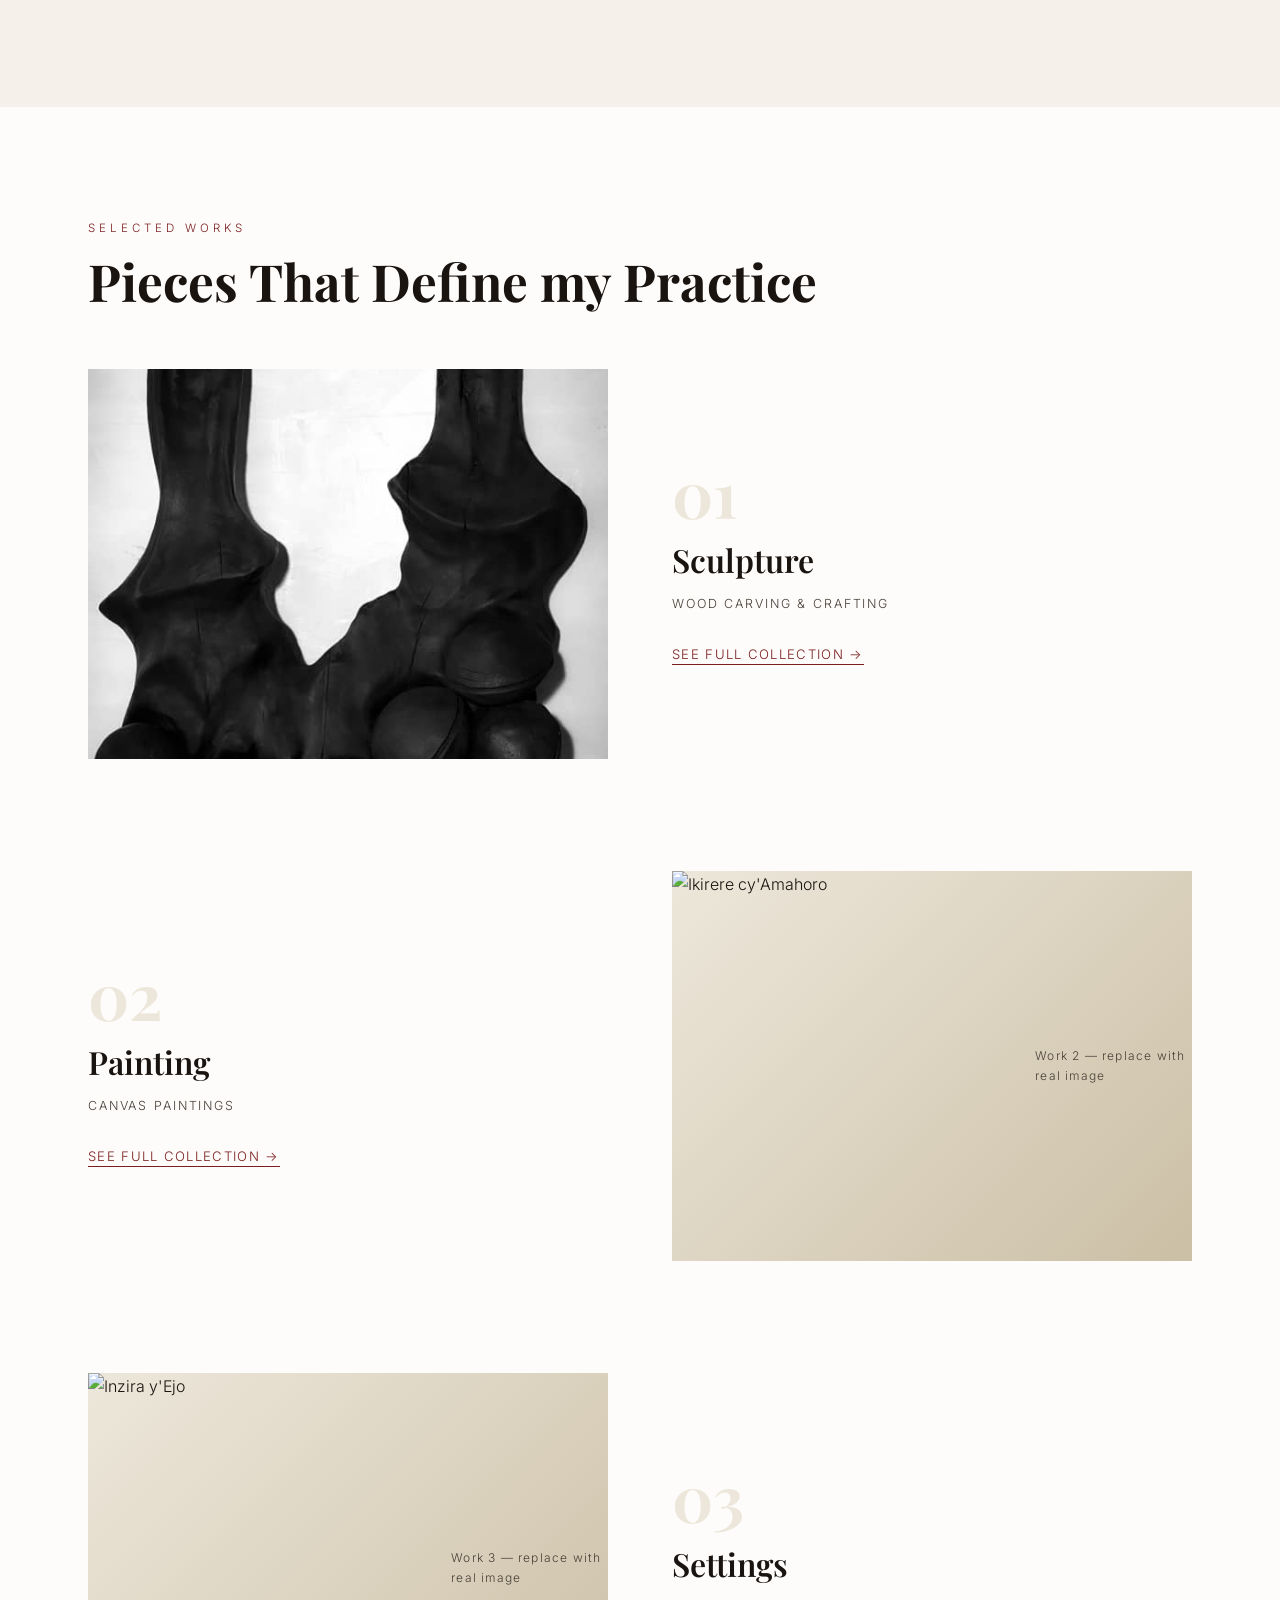
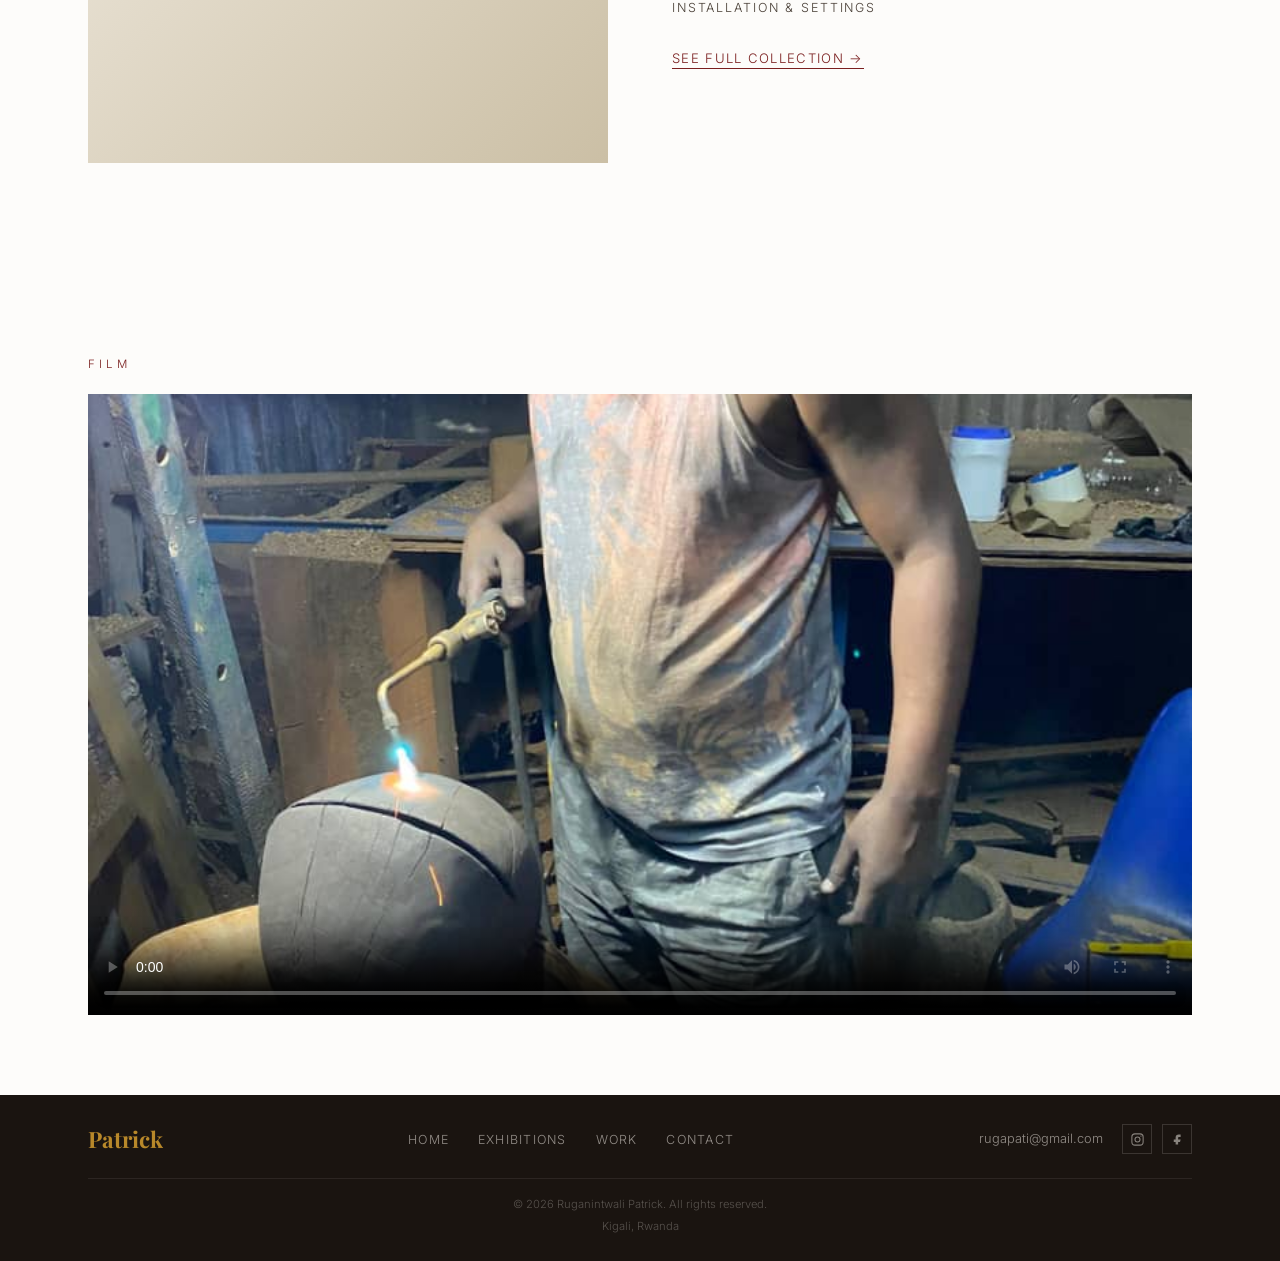
==== commit 168ebf44: "Update index.html" ====
--- a/index.html
+++ b/index.html
@@ -253,7 +253,7 @@
           <a href="contact.html">Contact</a>
         </nav>
         <div class="footer-right">
-          <a href="mailto:rugapati@gmail.com" class="footer-email">hello@ruganintwali.art</a>
+          <a href="mailto:rugapati@gmail.com" class="footer-email">rugapati@gmail.com</a>
           <div class="footer-socials">
             <a href="#" aria-label="Instagram">
               <svg viewBox="0 0 24 24" fill="none" stroke="currentColor" stroke-width="1.7" width="15" height="15" aria-hidden="true" focusable="false">
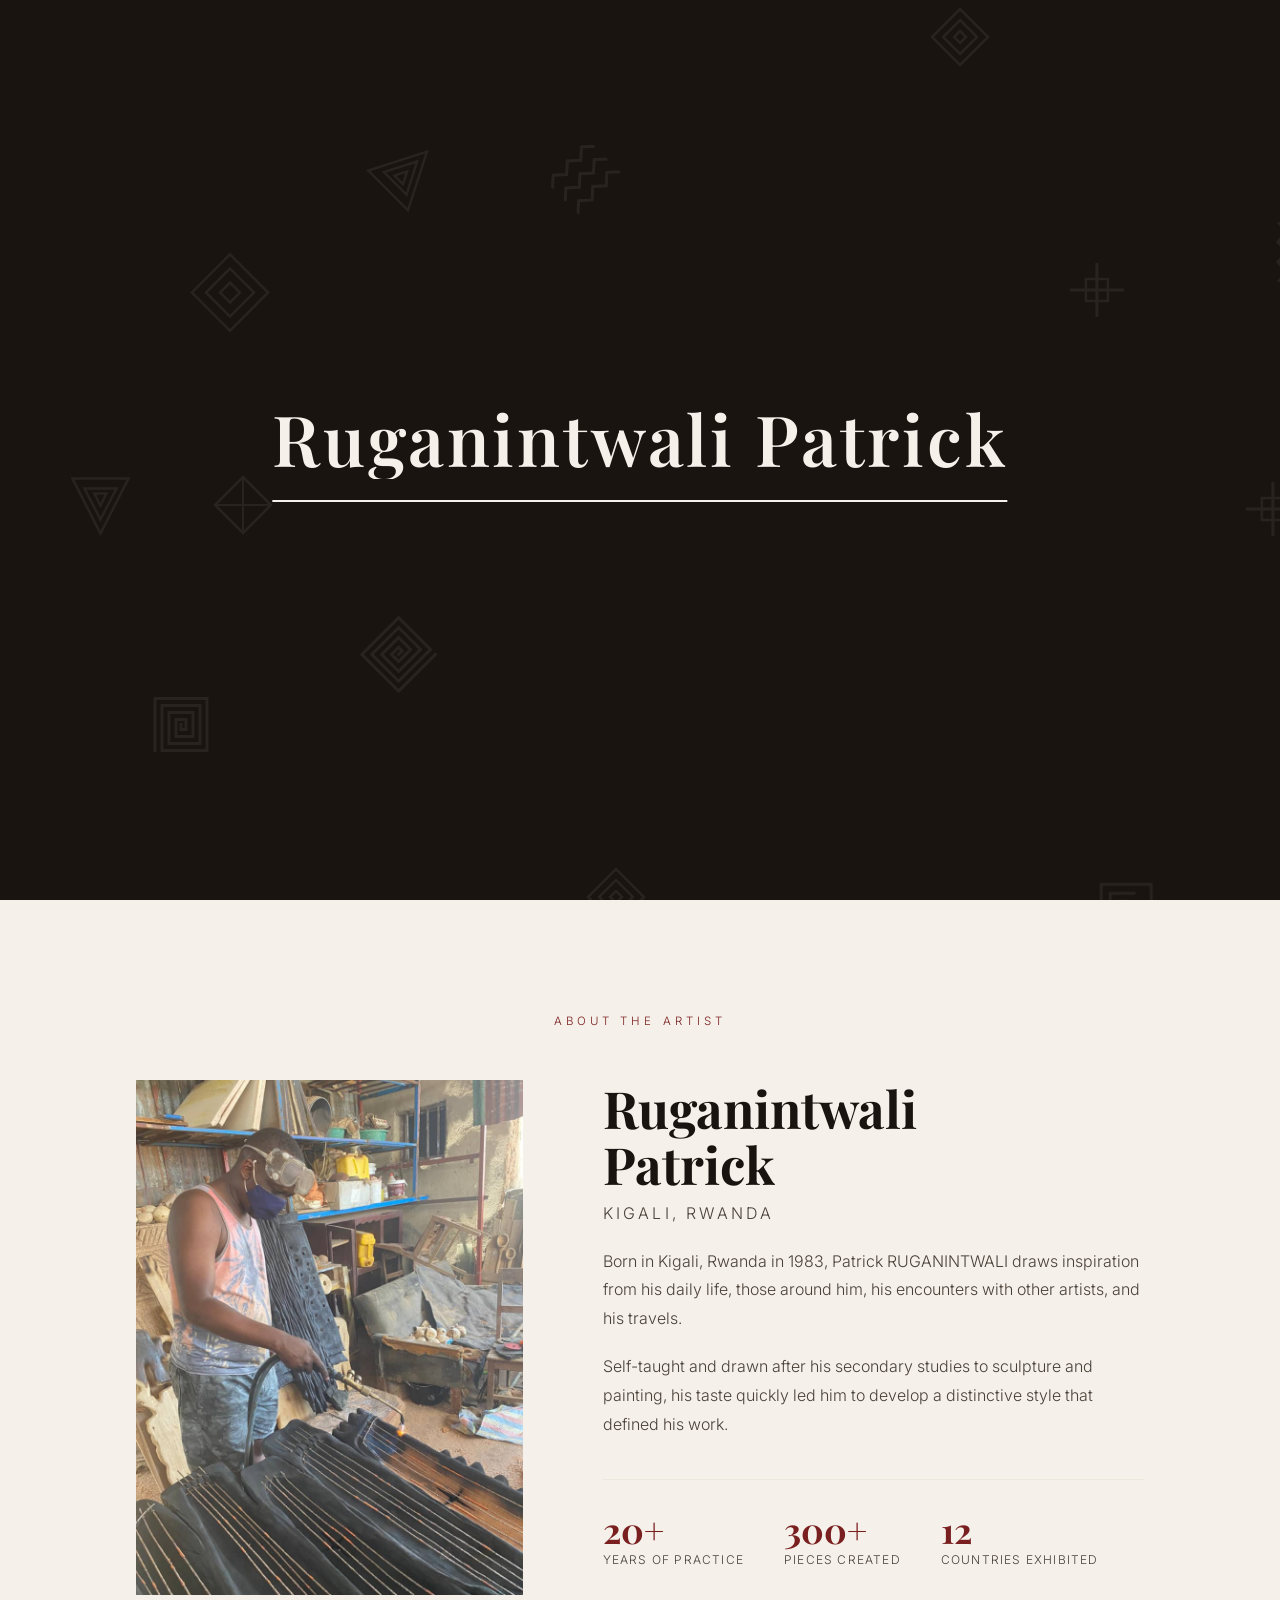
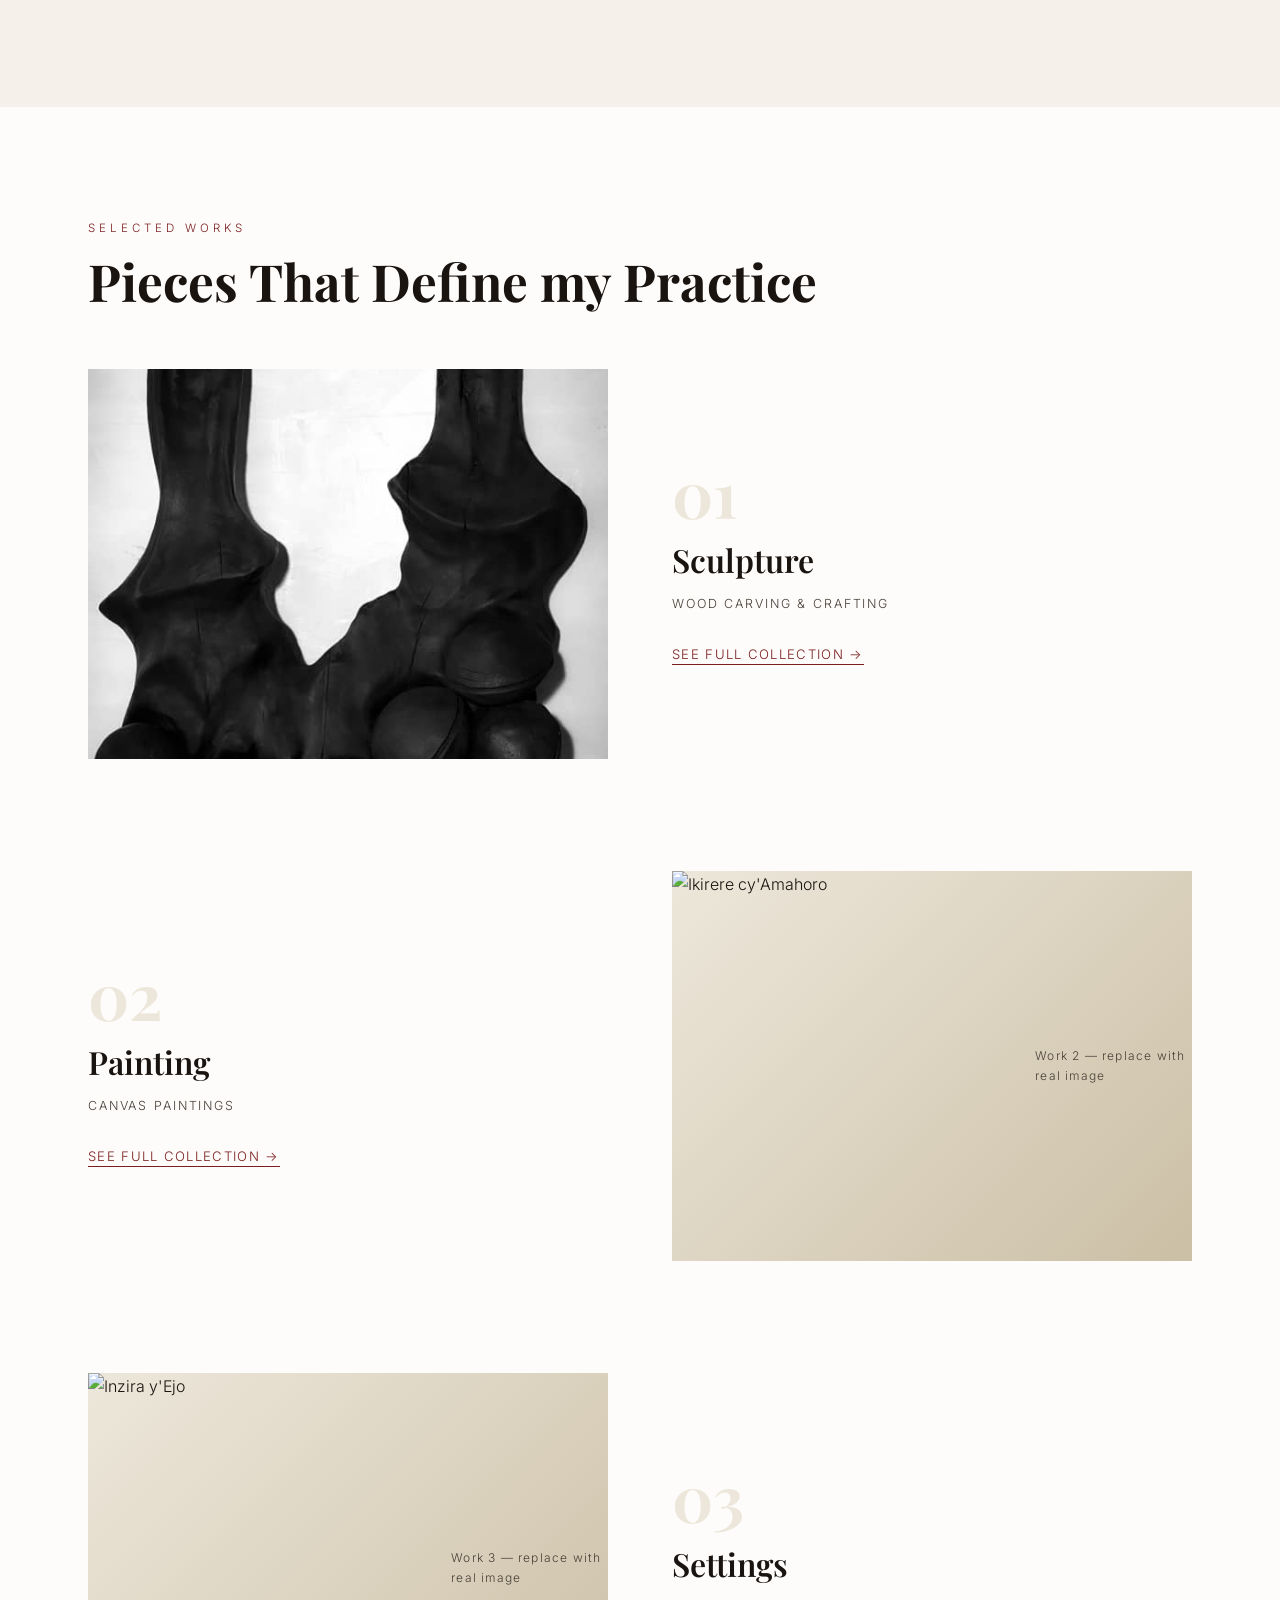
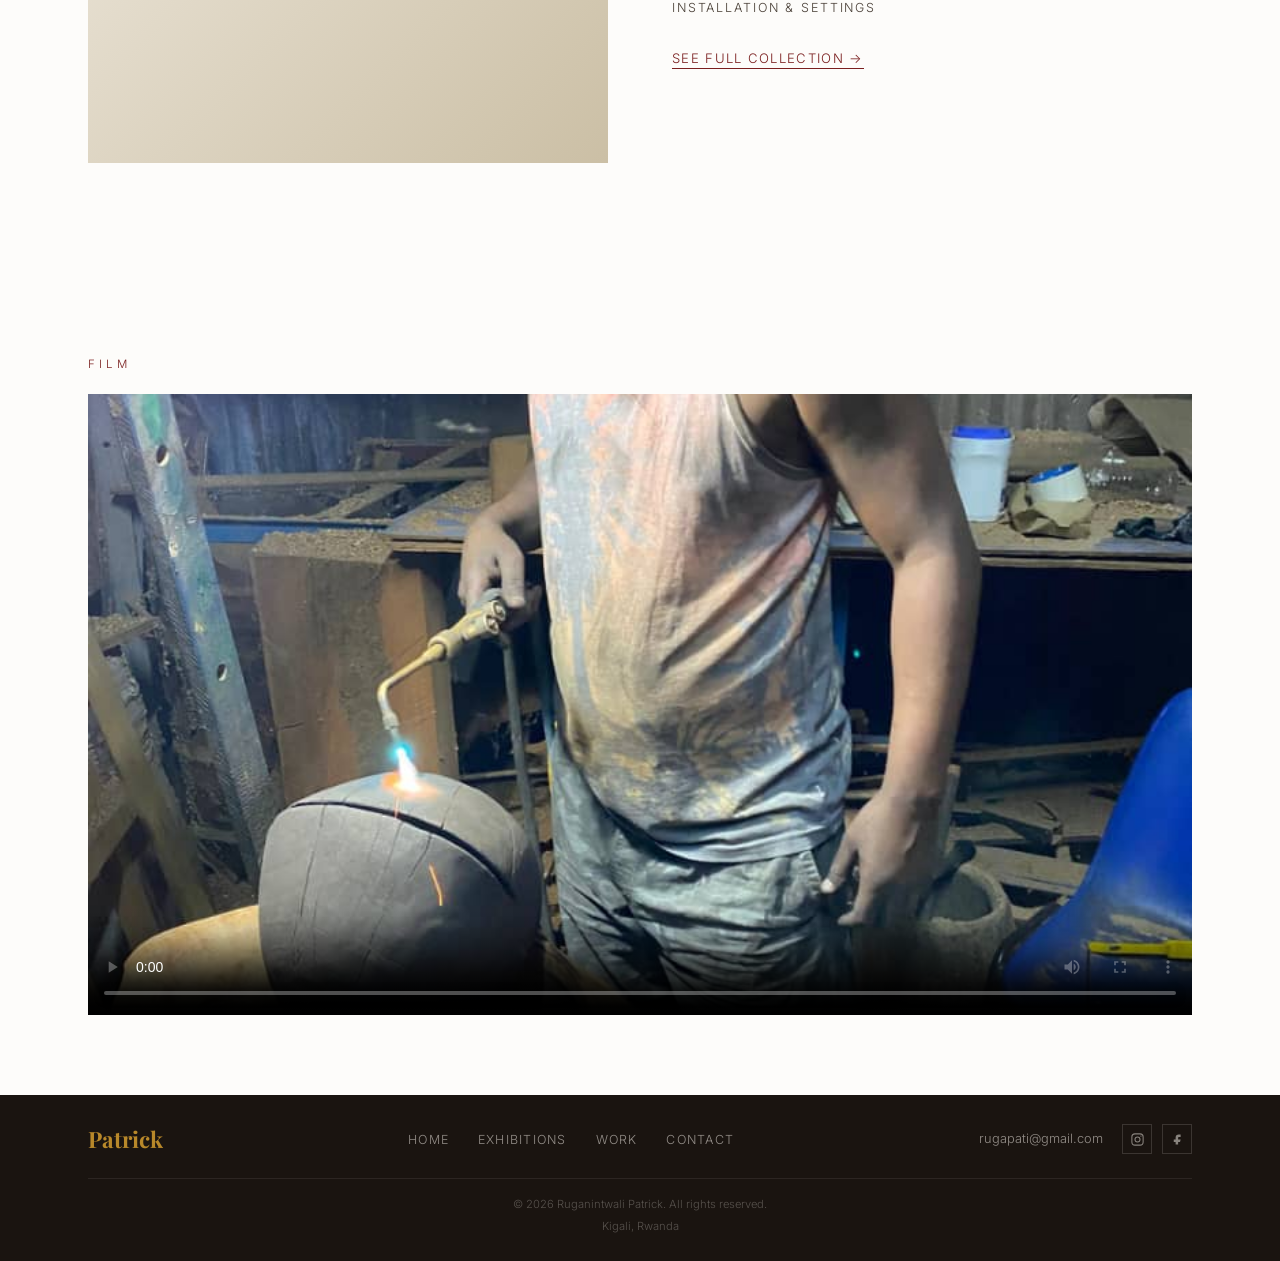
==== commit f246ab9b: "Refine language in exhibition and index HTML for clarity and impact" ====
--- a/index.html
+++ b/index.html
@@ -89,7 +89,7 @@
         <div class="slide-caption">
           <p class="slide-eyebrow">The Process</p>
           <h1>Art Rooted<br/>in Tradition</h1>
-          <p class="slide-tagline">Cow dung, earth pigments, and ancestral patterns</p>
+          <p class="slide-tagline">Art rooted in tradition</p>
         </div>
       </div>
 
@@ -144,8 +144,8 @@
           </p>
           <p>
             Self-taught and drawn after his secondary studies to sculpture and
-            painting, his taste quickly led him to mix different materials
-            (wood, sand, fabric, pebbles), which defined his style.
+            painting, his taste quickly led him to develop a distinctive style
+            that defined his work.
           </p>
           <div class="bio-stats">
             <div class="stat">
